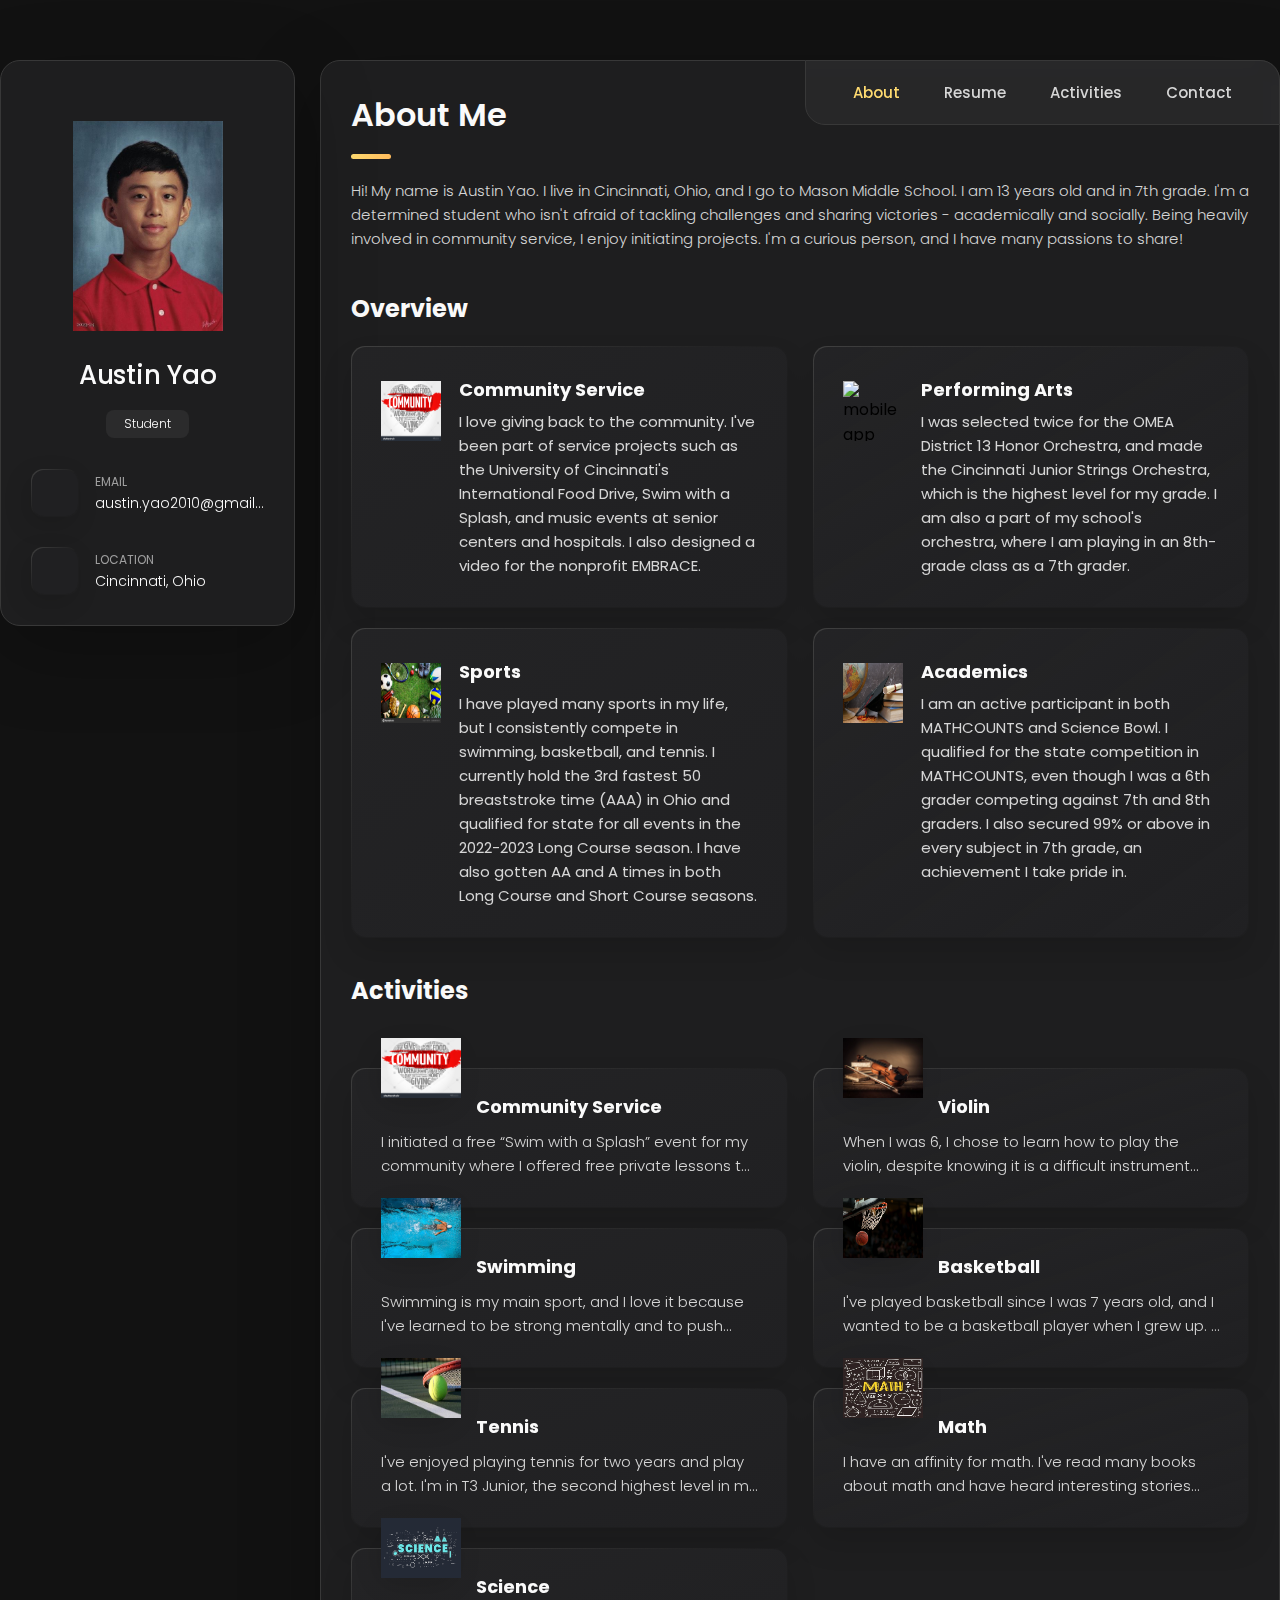
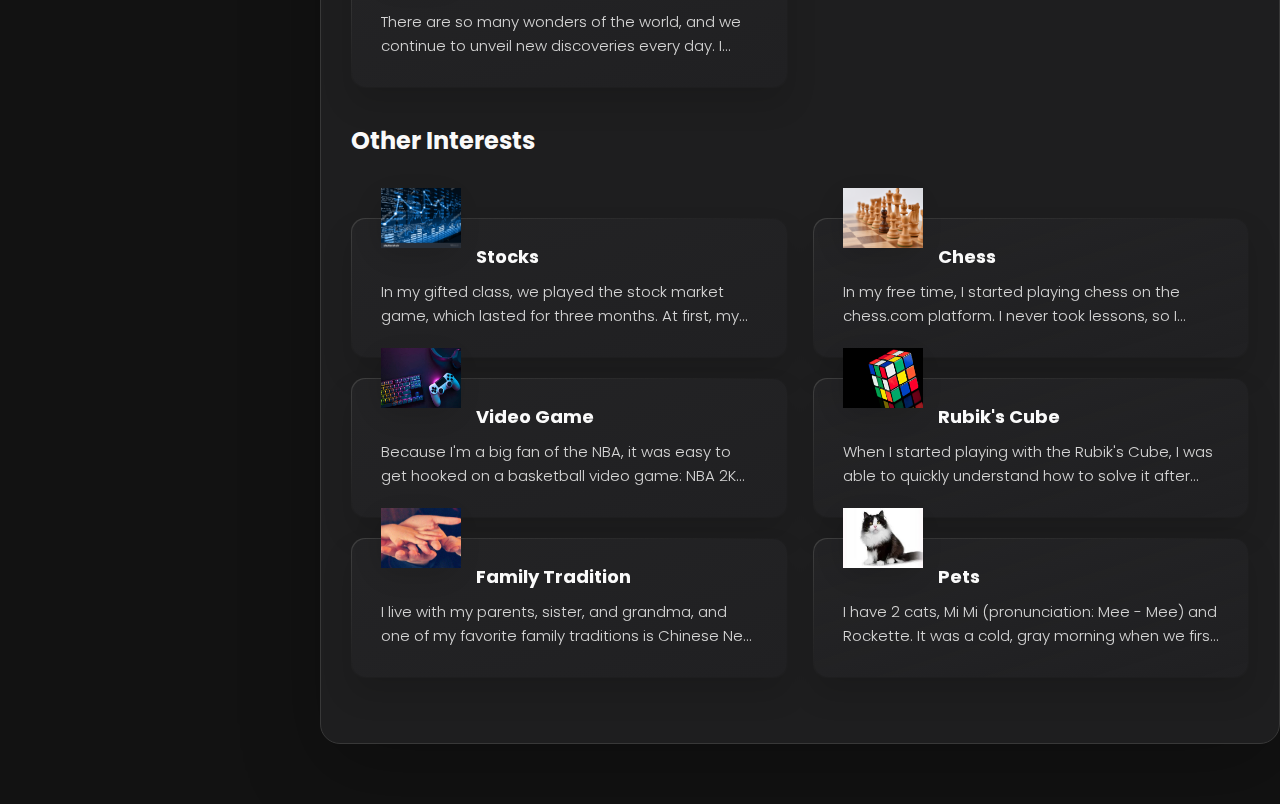
==== index.html @ 180dade0 "update swimming" ====
<!DOCTYPE html>
<html lang="en">

<head>
  <meta charset="UTF-8">
  <meta http-equiv="X-UA-Compatible" content="IE=edge">
  <meta name="viewport" content="width=device-width, initial-scale=1.0">
  <title>vCard - Personal Portfolio</title>

  <!--
    - favicon
  -->
  <link rel="shortcut icon" href="./assets/images/logo.ico" type="image/x-icon">

  <!--
    - custom css link
  -->
  <link rel="stylesheet" href="./assets/css/style.css">

  <!--
    - google font link
  -->
  <link rel="preconnect" href="https://fonts.googleapis.com">
  <link rel="preconnect" href="https://fonts.gstatic.com" crossorigin>
  <link href="https://fonts.googleapis.com/css2?family=Poppins:wght@300;400;500;600&display=swap" rel="stylesheet">
</head>

<body>

  <!--
    - #MAIN
  -->

  <main>

    <!--
      - #SIDEBAR
    -->

    <aside class="sidebar" data-sidebar>

      <div class="sidebar-info">

        <figure class="avatar-box">
          <img src="./assets/images/Austin_Yao.jpg" alt="Austin Yao" width="80" >
        </figure>

        <div class="info-content">
          <h1 class="name" title="Austin Yao">Austin Yao</h1>

          <p class="title">Student</p>
        </div>

        <button class="info_more-btn" data-sidebar-btn>
          <span>Show Contacts</span>

          <ion-icon name="chevron-down"></ion-icon>
        </button>

      </div>

      <div class="sidebar-info_more">

        <div class="separator"></div>

        <ul class="contacts-list">

          <li class="contact-item">

            <div class="icon-box">
              <ion-icon name="mail-outline"></ion-icon>
            </div>

            <div class="contact-info">
              <p class="contact-title">Email</p>

              <a href="mailto:richard@example.com" class="contact-link">austin.yao2010@gmail.com</a>
            </div>

          </li>
<!--
          <li class="contact-item">

            <div class="icon-box">
              <ion-icon name="calendar-outline"></ion-icon>
            </div>
            
      - #SIDEBAR
    
            <div class="contact-info">
              <p class="contact-title">Birthday</p>

              <time datetime="1982-06-23">December 14, 2010</time>
            </div>
           
          </li>
 -->
          <li class="contact-item">

            <div class="icon-box">
              <ion-icon name="location-outline"></ion-icon>
            </div>

            <div class="contact-info">
              <p class="contact-title">Location</p>

              <address>Cincinnati, Ohio</address>
            </div>

          </li>

        </ul>

      </div>

    </aside>





    <!--
      - #main-content
    -->

    <div class="main-content">

      <!--
        - #NAVBAR
      -->

      <nav class="navbar">

        <ul class="navbar-list">

          <li class="navbar-item">
            <button class="navbar-link  active" data-nav-link>About</button>
          </li>

          <li class="navbar-item">
            <button class="navbar-link" data-nav-link>Resume</button>
          </li>
          
          <li class="navbar-item">
            <button class="navbar-link" data-nav-link>Activities</button>
          </li>
          <!--
          <li class="navbar-item">
            <button class="navbar-link" data-nav-link>Blog</button>
          </li>
          -->
          <li class="navbar-item">
            <button class="navbar-link" data-nav-link>Contact</button>
          </li>

        </ul>

      </nav>





      <!--
        - #ABOUT
      -->

      <article class="about  active" data-page="about">

        <header>
          <h2 class="h2 article-title">About me</h2>
        </header>

        <section class="about-text">
          <p>
            Hi! My name is Austin Yao. I live in Cincinnati, Ohio, and I go to Mason Middle School. I am 13 years old and in 7th grade. 
            I'm a determined student who isn't afraid of tackling challenges and sharing victories - academically and socially. Being 
            heavily involved in community service, I enjoy initiating projects. I'm a curious person, and I have many passions to share!
          </p>

        </section>


        <!--
          - service
        -->

        <section class="service">

          <h3 class="h3 service-title">Overview</h3>

          <ul class="service-list">
            <li class="service-item">

              <div class="service-icon-box">
                <img src="./assets/images/community_service.jpg" alt="camera icon" width="60" height="60">
              </div>

              <div class="service-content-box">
                <h4 class="h4 service-item-title">Community Service</h4>

                <p class="service-item-text">
                  I love giving back to the community. I've been part of service projects such as the University of Cincinnati's 
                  International Food Drive, Swim with a Splash, and music events at senior centers and hospitals. I also designed a 
                  video for the nonprofit EMBRACE.
                </p>
              </div>

            </li>

            <li class="service-item">

              <div class="service-icon-box">
                <img src="./assets/images/music.jpg" alt="mobile app icon" width="60" height="60">
              </div>

              <div class="service-content-box">
                <h4 class="h4 service-item-title">Performing Arts</h4>

                <p class="service-item-text">
                  I was selected twice for the OMEA District 13 Honor Orchestra, and made the Cincinnati Junior Strings Orchestra, which 
                  is the highest level for my grade. I am also a part of my school's orchestra, where I am playing in an 8th-grade class 
                  as a 7th grader.
                </p>
              </div>

            </li>

            <li class="service-item">

              <div class="service-icon-box">
                <img src="./assets/images/sports.jpg" alt="Web development icon" width="60" height="60">
              </div>

              <div class="service-content-box">
                <h4 class="h4 service-item-title">Sports</h4>

                <p class="service-item-text">
                  I have played many sports in my life, but I consistently compete in swimming, basketball, and tennis. I currently hold 
                  the 3rd fastest 50 breaststroke time (AAA)  in Ohio and qualified for state for all events in the 2022-2023 Long 
                  Course season. I have also gotten AA and A times in both Long Course and Short Course seasons.
                </p>
              </div>

            </li>
            
            <li class="service-item">

              <div class="service-icon-box">
                <img src="./assets/images/Academics.jpg " alt="design icon" width="60" height="60">
              </div>

              <div class="service-content-box">
                <h4 class="h4 service-item-title">Academics</h4>

                <p class="service-item-text">
                  I am an active participant in both MATHCOUNTS and Science Bowl. I qualified for the state competition in MATHCOUNTS, 
                  even though I was a 6th grader competing against 7th and 8th graders. I also secured 99% or above in every subject in 
                  7th grade, an achievement I take pride in.
                </p>
              </div>

            </li>
          </ul>

        </section>


        <!--
          - testimonials "testimonials-list has-scrollbar" "h3 testimonials-title"
        -->

        <section class="service">

          <h3 class="h3 service-title" style="margin-bottom: 60px;">Activities </h3>

          <ul class="service-list">
          
            <li class="testimonials-item">
              <div class="content-card" data-testimonials-item>
          
                <figure class="testimonials-avatar-box">
                  <img src="./assets/images/community_service.jpg" alt="Henry william" width="60" height="60" data-testimonials-avatar>
                </figure>
          
                <h4 class="h4 testimonials-item-title" data-testimonials-title>Community Service</h4>
          
                <div class="testimonials-text" data-testimonials-text>
                  <p>
                    <ul class="resume-list">
                      <li>
                        I initiated a free “Swim with a Splash” event for my community where I offered 
                        free private lessons to kids. 
                      </li>
                      <br>
                      <li>
                        I recruited a few peers to teach, assigned specific roles such as coach and 
                        assistant coach, and created a flyer for our community bulletin board, also advertising by social media and 
                        word of mouth. Using information from each child's Google registration form, I created individual lesson plans 
                        for the swimmers and assigned them to a coach according to the coach's strengths. Safety was a priority, so I 
                        assigned two coaches per child.
                      </li>
                      <br>
                      <li>
                        Many times, we had to adapt to unexpected situations. One day, it started raining. 
                        I had planned for it to be outdoors at the neighborhood pool, but due to the bad weather, I moved it to the 
                        community center. I had to notify all the parents, and we kept going.
                      </li>
                      <br>
                      <li>
                        We had to adjust again as our youngest student, who was just three years old, was 
                        hesitant to get into the pool. I had one of our assistant coach's younger brother lead him into the water and 
                        assigned an assistant coach to supervise them both. The boy ended up loving the lesson so much that he was 
                        willing to jump into the deeper pool. When his mom saw how comfortable he was, she immediately signed up her 
                        older child for a lesson too!
                      </li>
                      <br>
                      <li>
                        Surprisingly, we had an adult sign up for a lesson. At first, she only wanted to 
                        have one class, but after we gave her professional feedback about her kicking and pulling, she happily had three
                        classes. 
                      </li>
                      <br>
                      <li>
                        We taught eleven individuals over three days, confidently giving parents feedback 
                        after each lesson. The classes weren't easy, especially since the students were all at different levels. To make 
                        one child feel comfortable being in the pool, I had to hold him the entire time he kicked. He was pretty heavy, 
                        and I struggled to lift my arms the next day. Finally, after two days of hard work, he was able to hold his 
                        breath underwater, which was a huge accomplishment. Later, his mom said that he now likes swimming and wants 
                        to take more lessons.  
                      </li>
                      <br>
                      <li>
                        Having positive impacts like these have motivated me to do even more to help my community.
                      </li>
                    </ul>

                  </p>
                </div>

              </div>
            </li>

            <li class="testimonials-item">
              <div class="content-card" data-testimonials-item>
                
                <figure class="testimonials-avatar-box">
                  <img src="./assets/images/violin.jpg" alt="Henry william" width="60" height="60" data-testimonials-avatar>
                </figure>
                
                <h4 class="h4 testimonials-item-title" data-testimonials-title>Violin</h4>
          
                <div class="testimonials-text" data-testimonials-text>
                  <p>
                    When I was 6, I chose to learn how to play the violin, despite knowing it is a difficult instrument and requires a 
                    lot of standing, which is excruciating at times. Over the years, it is something I have been increasingly passionate 
                    about, as I love playing the beautiful songs. Every night when I go to bed, I turn on classical music, and it helps 
                    me quickly fall asleep.
                  </p>
                </div>

              </div>
            </li>

            
            <li class="testimonials-item">
              <div class="content-card" data-testimonials-item>

                <figure class="testimonials-avatar-box">
                  <img src="./assets/images/swimming.jpeg" alt="Emily evans" width="60" height="60" data-testimonials-avatar>
                </figure>

                <h4 class="h4 testimonials-item-title" data-testimonials-title>Swimming</h4>

                <div class="testimonials-text" data-testimonials-text>
                  <p>
                    <ul class="resume-list">
                      <li>
                        Swimming is my main sport, and I love it because I've learned to be strong mentally
                        and to push myself. I have swum since I was 3 years old, and it's been an exciting journey. At the beginning of 
                        the season last year, I was not very confident, but I made great strides during the Long Course Season. 
                      </li>
                      <br>
                      <li>
                        In my group, we had lettered lanes: A, B, C, and D, with D being the slowest. 
                        I would always go to the C lane, but my coach pushed me out of my comfort zone and moved me to the A lane. Later, 
                        during the goal meeting, my coach inspired me, and I became determined to become a better swimmer. From then 
                        on, I took every practice seriously and never wanted to skip. In fact, I was reluctant to go on vacation because 
                        I loved practice so much!
                      </li>
                      <br>
                      <li>
                        Previously, I had rushed through the drills, but now I went slowly to work on my technique. Eventually, my 
                        swimming propelled forward, and I moved to the fastest group for my age and made every single Junior Championship 
                        cut for state in the Long Course season!
                      </li>
                    </ul>
                  </p>
                </div>

              </div>
            </li>

            <li class="testimonials-item">
              <div class="content-card" data-testimonials-item>

                <figure class="testimonials-avatar-box">
                  <img src="./assets/images/basketball.jpg" alt="Henry william" width="60" height="60" data-testimonials-avatar>
                </figure>

                <h4 class="h4 testimonials-item-title" data-testimonials-title>Basketball</h4>

                <div class="testimonials-text" data-testimonials-text>
                  <p>
                    I've played basketball since I was 7 years old, and I wanted to be a basketball player when I grew up. I also enjoy 
                    watching NBA games. My idol is Stephen Curry, and I admire him for his grit and determination. Despite being 
                    undersized and doubted by most scouts, he pushed on, and he is now one of the faces of the NBA. Today, my main 
                    interest has switched to oncology, but Stephen Curry still inspires me to try to be better every day.
                  </p>
                </div>

              </div>
            </li>

            <li class="testimonials-item">
              <div class="content-card" data-testimonials-item>

                <figure class="testimonials-avatar-box">
                  <img src="./assets/images/tennis.jpg" alt="Henry william" width="60" height="60" data-testimonials-avatar>
                </figure>

                <h4 class="h4 testimonials-item-title" data-testimonials-title>Tennis</h4>

                <div class="testimonials-text" data-testimonials-text>
                  <p>
                    I've enjoyed playing tennis for two years and play a lot. I'm in T3 Junior, the second highest level in my tennis 
                    league, Harper's Point. I'm proud that I've been able to achieve this level of tennis in such a short amount of time. 
                    Despite being busy with other extracurriculars, I continue playing tennis because I enjoy the strategy involved in the 
                    sport, and I can share the game with friends.
                  </p>
                </div>

              </div>
            </li>              
            <li class="testimonials-item">
              <div class="content-card" data-testimonials-item>

                <figure class="testimonials-avatar-box">
                  <img src="./assets/images/math2.jpg" alt="Daniel lewis" width="60" height="60" data-testimonials-avatar>
                </figure>

                <h4 class="h4 testimonials-item-title" data-testimonials-title>Math</h4>

                <div class="testimonials-text" data-testimonials-text>
                  <p>
                  
                    I have an affinity for math. I've read many books about math and have heard interesting stories and learned about 
                    famous equations such as Fermat's Last Theorem—an equation that shook the mathematical world. I've watched YouTube 
                    videos and read books about it, and it still amazes me how the problem was around for decades before it was finally 
                    solved. Math is fascinating to me, and I will appreciate it forever.
                  
                  </p>
                </div>

              </div>
            </li>

            <li class="testimonials-item">
              <div class="content-card" data-testimonials-item>

                <figure class="testimonials-avatar-box">
                  <img src="./assets/images/science.jpg" alt="Jessica miller" width="60" height="60" data-testimonials-avatar>
                </figure>

                <h4 class="h4 testimonials-item-title" data-testimonials-title>Science</h4>

                <div class="testimonials-text" data-testimonials-text>
                  <p>
                    There are so many wonders of the world, and we continue to unveil new discoveries every day. I enjoy studying science,
                    and I'm  intrigued that there is so much to learn. As a child, I read many books about black holes, redshift, and the
                    Big Bang theory. This long-lasting interest in science prompted me to study Earth and Space on my Science Bowl team in 
                    middle school.
                  </p>
                </div>

              </div>
            </li>

          </ul>

        </section>

        <section class="service">

          <h3 class="h3 service-title" style="margin-bottom: 60px;"> Other Interests </h3>

          <ul class="service-list">

            <li class="testimonials-item">
              <div class="content-card" data-testimonials-item>

                <figure class="testimonials-avatar-box">
                  <img src="./assets/images/stock.jpg" alt="Henry william" width="60" height="60" data-testimonials-avatar>
                </figure>

                <h4 class="h4 testimonials-item-title" data-testimonials-title>Stocks</h4>

                <div class="testimonials-text" data-testimonials-text>
                  <p>
                  <ul class="resume-list">
                    <li>
                      In my gifted class, we played the stock market game, which lasted for three months. 
                      At first, my partner and I were cautious. When we wanted to invest in a stock, we'd watch it for a while before 
                      spending any money, and if our shares took a dip, we'd sell them immediately to avoid a loss. However, we weren't 
                      making very much profit! 
                    </li>
                    <br>
                    <li>
                      We realized we needed to take some risks. We targeted tech companies, such as ASML 
                      and NVDA, because people got addicted to video games during Covid. Also, we bought Merck & Co's stock, because they 
                      had just introduced a skin cancer vaccine, which was something novel. I remember celebrating with my partner as ASML 
                      grew a historic $70 in a single day. Even though we started slow and sometimes lost money, we learned quickly and 
                      watched some of our stocks skyrocket in the final days of our game.
                  </li>
                  <br>
                    <li>
                      Surprisingly, with only two people, we placed 2nd out of all our school teams. This 
                      experience was motivating and made me feel confident about investing in the future. Today, with some help from my 
                      father, I invested in the real stock market, and one of my stocks has grown by 20%!
                    </li>
                  </ul>

                  </p>
                </div>

              </div>
            </li>

            <li class="testimonials-item">
              <div class="content-card" data-testimonials-item>

                <figure class="testimonials-avatar-box">
                  <img src="./assets/images/chess.jpg" alt="Henry william" width="60" height="60" data-testimonials-avatar>
                </figure>

                <h4 class="h4 testimonials-item-title" data-testimonials-title>Chess</h4>

                <div class="testimonials-text" data-testimonials-text>
                  <p>
                    In my free time, I started playing chess on the chess.com platform. I never took lessons, so I spent most of my 
                    screen time learning it and discovered it's quite a unique game. I love playing the “bullet” game mode where players 
                    have only one minute on the clock to make their next move, requiring fast thinking and calculation. Now, I've reached 
                    a 1300 rating, which is the 94th percentile among all players. Overall, chess is a game I will cherish forever, and I 
                    marvel that I was able to find a hobby that is so much fun!
                  </p>
                </div>

              </div>
            </li>

            <li class="testimonials-item">
              <div class="content-card" data-testimonials-item>

                <figure class="testimonials-avatar-box">
                  <img src="./assets/images/video game.jpg" alt="Jessica miller" width="60" height="60" data-testimonials-avatar>
                </figure>

                <h4 class="h4 testimonials-item-title" data-testimonials-title>Video Game</h4>

                <div class="testimonials-text" data-testimonials-text>
                  <p>
                    Because I'm a big fan of the NBA, it was easy to get hooked on a basketball video game: NBA 2K Mobile. I was able to 
                    pretend that I was coaching the game, using my favorite players to try to win. I felt extremely accomplished whenever 
                    I was able to reach a high level, and I found that this video game is a great way for me to relax after a long day.  
                  </p>
                </div>

              </div>
            </li>

            <li class="testimonials-item">
              <div class="content-card" data-testimonials-item>

                <figure class="testimonials-avatar-box">
                  <img src="./assets/images/rubic cube.png" alt="Jessica miller" width="60" height="60" data-testimonials-avatar>
                </figure>

                <h4 class="h4 testimonials-item-title" data-testimonials-title>Rubik's Cube</h4>

                <div class="testimonials-text" data-testimonials-text>
                  <p>
                    When I started playing with the Rubik's Cube, I was able to quickly understand how to solve it after watching a few 
                    videos. I enjoy problem solving, and the Rubik's Cube brought me a challenge that I was able to take head on. It 
                    still delights me to know that I can solve a Rubik's cube, and it's always a fun activity to do when I am bored. 
                  </p>
                </div>

              </div>
            </li>

            <li class="testimonials-item">
              <div class="content-card" data-testimonials-item>

                <figure class="testimonials-avatar-box">
                  <img src="./assets/images/Family.jpg" alt="Jessica miller" width="60" height="60" data-testimonials-avatar>
                </figure>

                <h4 class="h4 testimonials-item-title" data-testimonials-title>Family Tradition</h4>

                <div class="testimonials-text" data-testimonials-text>
                  <p>
                    <ul class="resume-list">
                      <li>
                        I live with my parents, sister, and grandma, and one of my favorite family traditions 
                        is Chinese New Year because our family gets to bond and celebrate the start of a new year. One of the special 
                        activities we look forward to the most is watching the CCTV Spring Festival Gala. I love the feeling of 
                        togetherness that we have when we pile on the couch to enjoy the skits, singing, and shows broadcasted from China. 
                        The performances are amazing, and we even watch reruns of previous years because it is so fascinating.
                      </li>
                      <br>
                      <li>
                        We also eat delicious food: dumplings, noodles, spring rolls, and many other 
                        traditional dishes. We laugh and talk as we eat, and discuss the new zodiac animal for the coming year. 
                        (For instance, 2024 is the Year of the Dragon) After dinner comes my favorite part: the red envelopes. 
                        Every Chinese New Year, the adults give the kids fancy red envelopes with money inside. This is an old tradition, 
                        and by giving the envelopes, you are wishing the receiver good luck and prosperity. We also dress up in red and 
                        record greetings for our friends and family.
                      </li>
                      <br>
                      <li>
                        My family taught me to be compassionate and help those in need, so when I saw a kid 
                        standing alone at a tennis camp who came from South Korea to the US to study American tennis, I asked for his 
                        name, but he didn't speak English. It was hard to communicate, but we figured it out. Under my guidance, he 
                        became more outgoing and fun and quickly made a lot of friends. I was happy for him and felt sad when he went 
                        back to South Korea.
                      </li>
                      <br>
                      <li>
                        I'm proud of my family and heritage, and I look forward to making even more memories 
                        with them.  
                      </li>
                    </ul>
                  </p>
                </div>

              </div>
            </li>

            <li class="testimonials-item">
              <div class="content-card" data-testimonials-item>

                <figure class="testimonials-avatar-box">
                  <img src="./assets/images/cute cat.jpg" alt="Jessica miller" width="60" height="60" data-testimonials-avatar>
                </figure>

                <h4 class="h4 testimonials-item-title" data-testimonials-title>Pets</h4>

                <div class="testimonials-text" data-testimonials-text>
                  <p>
                    I have 2 cats, Mi Mi (pronunciation: Mee - Mee) and Rockette. It was a cold, gray morning when we first encountered 
                    Mi Mi, who was a stray cat. We fed her, and she hung around our house. It was starting to get colder, and we had 
                    concerns that Mi Mi wouldn't be able to survive under these bitter conditions, so we brought her from shelter to 
                    shelter, wanting to find her a good home. We couldn't find the owner, and the shelter didn't want her, so we decided 
                    to adopt her, and we were happy. To make sure Mi Mi isn't lonely, we decided to find her a friend, so we adopted 
                    Rockette, a 6-month-old kitten. Rockette was found underneath a trailer, and she was brought to PetSmart, which is 
                    where we got her.
                  </p>
                </div>

              </div>
            </li>

          </ul>

        </section>

        <!--
          - testimonials modal
        -->

        <div class="modal-container" data-modal-container>

          <div class="overlay" data-overlay></div>

          <section class="testimonials-modal">

            <button class="modal-close-btn" data-modal-close-btn>
              <ion-icon name="close-outline"></ion-icon>
            </button>

            <div class="modal-img-wrapper">
              <figure class="modal-avatar-box">
                <img src="./assets/images/avatar-1.png" alt="Daniel lewis" width="80" data-modal-img>
              </figure>

              <img src="./assets/images/icon-quote.svg" alt="quote icon">
            </div>

            <div class="modal-content">

              <h4 class="h3 modal-title" data-modal-title>Daniel lewis</h4>
              <!--
                <time datetime="2021-06-14">14 June, 2021</time>
              -->

              <div data-modal-text>
                <p>
                  Richard was hired to create a corporate identity. We were very pleased with the work done. She has a
                  lot of experience
                  and is very concerned about the needs of client. Lorem ipsum dolor sit amet, ullamcous cididt
                  consectetur adipiscing
                  elit, seds do et eiusmod tempor incididunt ut laborels dolore magnarels alia.
                </p>
              </div>

            </div>

          </section>

        </div>

      </article>





      <!--
        - #RESUME
      -->

      <article class="resume" data-page="resume">

        <header>
          <h2 class="h2 article-title">Resume</h2>
        </header>

        <section class="timeline">

          <div class="title-wrapper">
            <div class="icon-box">
              <ion-icon name="book-outline"></ion-icon>
            </div>

            <h3 class="h3">EDUCATION</h3>
          </div>

          <ol class="timeline-list">

            <li class="timeline-item">

              <h4 class="h4 timeline-item-title">Mason Middle School</h4>

                <span>August 2023 - Present; Mason, OH</span>

              <p class="timeline-text">
                <ul>
                  <li class="resume-subList">
                  7th grade; Double Honor in Math; Intro to Freshman Orchestra
                  </li>
                </ul>
              </p>

            </li>

            <li class="timeline-item">

              <h4 class="h4 timeline-item-title">Mason Intermediate School</h4>

                <span>August 2021 - May 2023; Mason, OH</span>

              <p class="timeline-text">
                <ul>
                <li class="resume-subList">
                  5th & 6th grades;  Double Honor in Math
                </li>
              </ul>
              </p>

            </li>

            <li class="timeline-item">

              <h4 class="h4 timeline-item-title">Walnut Grove Elmentary School</h4>

                <span>August 2017 - May 2021; Southlake, TX</span>

                <p class="timeline-text">
                  <ul>
                  <li class="resume-subList">
                    1st & to 4th grades
                  </li>
                </ul>
                </p>

            </li> 

          </ol>

        </section>
        <!-- 
          <section class="timeline">
          
          <ol>
            
            <div class="title-wrapper">
              <div class="icon-box">
                <ion-icon name="book-outline"></ion-icon>
              </div>
              
              <h3 class="h3">ACADEMIC CLUBS</h3>
            </div>
            

            <li class="timeline-item">

              <h4 class="h4 timeline-item-title">MATHCOUNTS club</h4>

                <span>2022 - 2024 school years; Mason, OH</span>
              
              <p class="timeline-text">
                <ul class="resume-list">
                  <li class="resume-subList">
                    Selected for the Mason Middle School MATHCOUNTS team
                    <div >
                      - Currently holding a top 2 ranking, from a pool of over 100 candidates in the 7th & 8th grade 
                    </div>
                  </li>
                  <li class="resume-subList">
                    Selected for the Mason Intermediate School MATHCOUNTS team (6th grade)
                    <div >
                      - Qualified for the Ohio State MATHCOUNTS competition as a top contender from the chapter level; Competed against 7th and 8th-grade students
                    </div> 
                    <li class="resume-subList">
                      St. Margaret of York team competition (SMOY): 1st place
                    </li>
                    <li class="resume-subList">
                      The Ohio Math League (OML): 3rd place in the state (against 19 other schools)
                    </li>
                    <li class="resume-subList">
                      The American Math Competition (AMC8): 3rd place school winner
                    </li>
                    <li class="resume-subList">
                      The U.C. Math Bowl: 3rd place school winner
                    </li>
                  </li>
                  <li class="resume-subList">
                    Placed in the Double Honors Math track, studying mathematics two grades above the standard level in 6th & 7th grades
                  </li>
                </ul>
              </p>

            </li>

            <li class="timeline-item">

              <h4 class="h4 timeline-item-title">Science Bowl Club</h4>
              
                <span>2023 - 2024 school year; Mason, OH</span>
              <p class="timeline-text">
                <ul class="resume-list">
                <li class="resume-subList">
                  Selected for the Mason Middle School Science Bowl team through a competitive tryout process
                </li>
              </ul>
              </p>
            </li>

          </ol>

           </section>
        -->

        <section class="timeline">

          <div class="title-wrapper">
            <div class="icon-box">
              <ion-icon name="book-outline"></ion-icon>
            </div>

            <h3 class="h3">ACADEMIC CLUBS</h3>
          </div>

          <ol class="timeline-list">

            <li class="timeline-item">

              <h4 class="h4 timeline-item-title">MATHCOUNTS club</h4>

                <span>2022 - 2024 school years; Mason, OH</span>
              
              <p class="timeline-text">
                <ul class="resume-list">
                  <li class="resume-subList">
                    Selected for the Mason Middle School MATHCOUNTS team
                    <div >
                      - Currently holding a top 2 ranking, from a pool of over 100 candidates in the 7th & 8th grades
                    </div>
                  </li>
                  <li class="resume-subList">
                    Selected for the Mason Intermediate School MATHCOUNTS team (6th grade)
                    <div >
                      - Qualified for the Ohio State MATHCOUNTS competition as a top contender from the chapter level; Competed against 7th and 8th-grade students
                    </div> 
                    <li class="resume-subList">
                      St. Margaret of York team competition (SMOY): 1st place
                    </li>
                    <li class="resume-subList">
                      The Ohio Math League (OML): 3rd place in the state (against 19 other schools)
                    </li>
                    <li class="resume-subList">
                      The American Math Competition (AMC8): 3rd place school winner
                    </li>
                    <li class="resume-subList">
                      The U.C. Math Bowl: 3rd place school winner
                    </li>
                  </li>
                  <li class="resume-subList">
                    Placed in the Double Honors Math track, studying mathematics two grades above the standard level in 6th & 7th grades
                  </li>
                </ul>
              </p>

            </li>

            <li class="timeline-item">

              <h4 class="h4 timeline-item-title"> National Science Bowl Club</h4>
              
                <span>2023 - 2024 school year; Mason, OH</span>
              <p class="timeline-text">
                <ul class="resume-list">
                <li class="resume-subList">
                  Selected for the Mason Middle School National Science Bowl team through a competitive tryout process
                </li>
              </ul>
              </p>
            </li>

          </ol>

        </section>

        <section class="timeline">

          <div class="title-wrapper">
            <div class="icon-box">
              <ion-icon name="book-outline"></ion-icon>
            </div>

            <h3 class="h3">PERFORMING ARTS</h3>
          </div>

          <ol class="timeline-list">

            <li class="timeline-item">

              <h4 class="h4 timeline-item-title"> Violin </h4>

              <span>2016-present</span>

              <p class="timeline-text">
                <ul class="resume-list">
                  
                  <li class="resume-subList">
                    Selected for University of Cincinnati College-Conservatory of Music (CCM) Junior Strings Orchestra, which is the highest level for my grade (Mason OH, September 2023 - present) 
                  </li class="resume-subList">
                  
                  <li class="resume-subList">
                    Selected twice for OMEA District XIII Junior High Honors Orchestra (Mason, OH, January 2023 & October 2023)
                  </li>

                  <li class="resume-subList">
                    Placed in the advanced 8th-grade orchestra class (Intro to Freshman Orchestra) as a 7th grader in Mason Middle School (Mason, OH, 2023 - 2024 school year)
                  </li>

                  <li class="resume-subList">
                    Engaged in weekly private violin lessons to develop musical skills and proficiency (Cleveland, OH; Southlake, TX; Mason, OH, 2016 - present)
                  </li>

                </ul>
              </p>

            </li>

          </ol>

        </section>

        <section class="timeline">

          <div class="title-wrapper">
            <div class="icon-box">
              <ion-icon name="book-outline"></ion-icon>
            </div>

            <h3 class="h3">SPORTS</h3>
          </div>

          <ol class="timeline-list">

            <li class="timeline-item">

              <h4 class="h4 timeline-item-title">Swimming</h4>

              <span>2013 - present</span>
              <p class="timeline-text">
                <ul class="resume-list">
                  <li class="resume-subList">
                    Mason Manta Rays Swim Team
                  <span>USA Swimming Silver Medal Club; Mason, OH; September 2021 - present</span>
                  <div>
                    - Won the championship in the 50 Yard Breaststroke with an AAA time and qualified for Finals in all entered events at 
                the MAKO Holiday Spirit Classic meet (December 2023)
                  </div>
                  <div>
                - Qualified for 13 events in the 2023-2024 Ohio Short Course Junior Championship Competition; Achieved AAA time 
                    in 1 event, AA in 2 events, and A in 3 events (December 2023)
                  </div>
                  <div>
                - Qualified for 15 events in the 2023 Ohio Long Course Junior Championship Competition; Achieved AA times in 2 events, 
                A times in 7 events, and advanced to the finals in 3 events (July 2023)
                </div>
                  </li>
                </ul>
              </p>
              <p class="timeline-text">
                <ul class="resume-list">
                <li class="resume-subList">
                  North Texas Nadadores Swim Team
                  <span>Southlake, TX, March 2020 - July 2021</span>
                  <div>
                  - Earned the NTN Coach Ambassador Award of 2020-2021
                  </div>
              </li>
              </ul>
              </p>
              <p class="timeline-text">
                <ul class="resume-list">
                <li class="resume-subList">
                  Dragon Stoke Team
                  <span>Southlake, TX, 2018-2020</span>
    
              </li>
              </ul>
              </p>
              <p class="timeline-text">
                <ul class="resume-list">
                <li class="resume-subList">
                  Goldfish Swim School
                  <span>Cleveland, OH, 2013-2017</span>
    
              </li>
              <span>  </span>
              </ul>
              </p>
            </li>
            

            <li class="timeline-item">
              
              <h4 class="h4 timeline-item-title">Basketball</h4>
            
              <span>2017 - present</span>
            
              <p class="timeline-text">
                <ul class="resume-list">
                  <li class="resume-subList">
                    Mason Basketball Team, Guard; Top Scorer among teammates for two consecutive seasons (Mason, OH, 2021 - 2023)
                  </li>
                  <span>  </span>
                  <li class="resume-subList">
                    Weekly All-Star Trainings at Ronnie Grandison Basketball Academy (Cincinnati, OH, 2021-2022)
                  </li>
                  <span>  </span>
                  <li class="resume-subList">
                    Select Team in the Higher Goals Club (Southlake, TX, 2021)
                  </li>
                  <span>  </span>
                  <li class="resume-subList">
                    Carroll Basketball Team (Southlake, TX, 2018 - 2020)
                  </li>
                  <span>  </span>
                  <li class="resume-subList">
                    Weekly trainings at Southlake Basketball Skills Academy (Southlake, TX, 2017 - 2018)
                  </li>
                  <span>  </span>
                </ul>
              </p>

            </li>

            <li class="timeline-item">
              
              <h4 class="h4 timeline-item-title">Tennis</h4>
            
              <span> 2021 - present </span>
            
              <p class="timeline-text">
                <ul class="resume-list">
                  <li class="resume-subList">
                Participated in the Total Tennis Training Junior Program at Harper's Point Tennis Club with weekly group and 
                private sessions, rapidly advancing to the second highest level within two years (Mason, OH)
                </li>
                </ul>
              </p>
              <span>  </span>

            </li>

            <li class="timeline-item">
              
              <h4 class="h4 timeline-item-title">Soccer</h4>
            
              <span> 2015 - 2019 </span>
            
              <p class="timeline-text">
                <ul class="resume-list">
                <li class="resume-subList">
                Played defense and midfielder positions across teams in Cleveland, OH, and Southlake, TX
              </li>
                </ul>
              </p>
              
            </li>

          </ol>

        </section>

        <section class="timeline">

          <div class="title-wrapper">
            <div class="icon-box">
              <ion-icon name="book-outline"></ion-icon>
            </div>

            <h3 class="h3">COMMUNITY SERVICE</h3>
          </div>

          <ol class="timeline-list">

            <li class="timeline-item" style="color: white;">
               
                Initiated and organized "Learn How to Swim with a Splash," which provided free private swimming lessons to 11 individuals aged 3-40 (Mason, OH, August 2023)
              
            </li>
            <li class="timeline-item" style="color: white;">
              
                Spearheaded the Cincinnati AACO Youth Member (Asian-American Coalition of Ohio Youth Chapter) International Food 
                    Drive for the University of Cincinnati's Bearcats Pantry; Successfully gathered monetary donations and Asian 
                    vegetarian food for families of graduate students from India, Nepal, and Vietnam (Mason, OH, December 2022)
              
            </li>
            <li class="timeline-item" style="color: white;">
              
                Performed in a series of music events at senior centers and hospitals (Mason, OH, November 2022 and December 2023)
              
            </li>
            <li class="timeline-item" style="color: white;">
                   
                  Designed a video for the nonprofit EMBRACE, a 501(c)(3), to teach Asian immigrants English and how to adapt to their 
                    lives in the U.S. (Mason, OH, September 2022)
               
              <!-- 
              <h4 class="h4 timeline-item-title"></h4>

              <p class="timeline-text">
                <ul class="resume-list">
                  <span>  </span>
                  <li class="resume-subList">
                    Initiated and organized "Learn How to Swim with a Splash," which provided free private swimming lessons to 11 individuals aged 3-40 (Mason, OH, August 2023)
                  </li>
                  <span></span>
                  <li class="resume-subList">
                    Spearheaded the Cincinnati AACO Youth Member (Asian-American Coalition of Ohio Youth Chapter) International Food 
                    Drive for the University of Cincinnati's Bearcats Pantry; Successfully gathered monetary donations and Asian 
                    vegetarian food for families of graduate students from India, Nepal, and Vietnam (Mason, OH, December 2022)
                  </li>
                  <span>  </span>
                  <li class="resume-subList">
                    Performed in a series of music events at senior centers and hospitals (Mason, OH, November 2022 and December 2023)
                  </li>
                  <span>  </span>
                  <li class="resume-subList">
                    Designed a video for the nonprofit EMBRACE, a 501(c)(3), to teach Asian immigrants English and how to adapt to their 
                    lives in the U.S. (Mason, OH, September 2022)
                  </li>
                  
                </ul>
              </p>
            -->
            </li>

          </ol>

        </section>

        <section class="timeline">

          <div class="title-wrapper">
            <div class="icon-box">
              <ion-icon name="book-outline"></ion-icon>
            </div>

            <h3 class="h3">OTHER INTERESTS</h3>
          </div>

          <ol class="timeline-list">

            <li class="timeline-item">

              <h4 class="h4 timeline-item-title"> Chinese Language Studies </h4>

                <span> 2015 - present </span>
              
              <p class="timeline-text">
                <ul class="resume-list">
                  <li class="resume-subList">
                    Attended Chinese school every Sunday afternoon to enhance proficiency in Mandarin (Cleveland, OH; Southlake, TX; Mason, OH)
                  </li>
                  <span>  </span>
                </ul>
              </p>

            </li>

            <li class="timeline-item">

              <h4 class="h4 timeline-item-title"> M&M Capstone Project Summer Camp </h4>

                <span> July 2023 </span>
              
              <p class="timeline-text">
                <ul class="resume-list">
                  <li class="resume-subList">
                    Participated in an innovative camp blending technology and business education; Enhanced skills in MIT App Inventor 
                    focused on UI/UX design and cloud storage integration; Implemented ChatGPT and web APIs for advanced AI and IoT 
                    applications in mobile app development
                  </li>
                  <li class="resume-subList">
                    Served as CEO of the project team; Led the development of 'NOMAD', an app designed to optimize multiple-destination 
                    trips utilizing the Greedy algorithm and OpenStreetMap
                  </li>
                </ul>
              </p>

            </li>

            <li class="timeline-item">

              <h4 class="h4 timeline-item-title"> Career Interest </h4>

                <span> Oncology </span>
              
              <p class="timeline-text">
                <ul class="resume-list">
                  <li class="resume-subList">
                    Visited a lab at Beth Israel Deaconess Medical Center, a Harvard Medical School Teaching Hospital, with attending 
                    physician and pathologist Dr. Xiang Xu to examine pathological films (May 2023)
                  </li>
                  <span> </span>
                </ul>
              </p>

            </li>

            <li class="timeline-item">

              <h4 class="h4 timeline-item-title"> Cub Scouts </h4>

                <span> 2018 - 2021 </span>
              
              <p class="timeline-text">
                <ul class="resume-list">
                <li class="resume-subList">
                Completed the Tiger, Wolf, and Webelos ranks as a member of Pack 928 (Southlake, TX)
              </li>
                <span> </span>
              </ul>
              </p>

            </li>

          </ol>

        </section>

        <!--
        <section class="skill">

          <h3 class="h3 skills-title">My skills</h3>

          <ul class="skills-list content-card">

            <li class="skills-item">

              <div class="title-wrapper">
                <h5 class="h5">Web design</h5>
                <data value="80">80%</data>
              </div>

              <div class="skill-progress-bg">
                <div class="skill-progress-fill" style="width: 80%;"></div>
              </div>

            </li>

            <li class="skills-item">

              <div class="title-wrapper">
                <h5 class="h5">Graphic design</h5>
                <data value="70">70%</data>
              </div>

              <div class="skill-progress-bg">
                <div class="skill-progress-fill" style="width: 70%;"></div>
              </div>

            </li>

            <li class="skills-item">

              <div class="title-wrapper">
                <h5 class="h5">Branding</h5>
                <data value="90">90%</data>
              </div>

              <div class="skill-progress-bg">
                <div class="skill-progress-fill" style="width: 90%;"></div>
              </div>

            </li>

            <li class="skills-item">

              <div class="title-wrapper">
                <h5 class="h5">WordPress</h5>
                <data value="50">50%</data>
              </div>

              <div class="skill-progress-bg">
                <div class="skill-progress-fill" style="width: 50%;"></div>
              </div>

            </li>

          </ul>

        </section>
      -->
      </article>





      <!--
        - #Activities
      -->

      <article class="activities" data-page="activities">

        <header>
          <h2 class="h2 article-title">Activities</h2>
        </header>

        <section class="projects">

          <ul class="filter-list">

            <li class="filter-item">
              <button class="active" data-filter-btn>All</button>
            </li>
            <li class="filter-item">
              <button data-filter-btn>Community Service</button>
            </li>

            <li class="filter-item">
              <button data-filter-btn>Sports</button>
            </li>
            <li class="filter-item">
              <button data-filter-btn>Performing Arts</button>
            </li>
            <li class="filter-item">
              <button data-filter-btn>Academics</button>
            </li>

            
            <li class="filter-item">
              <button data-filter-btn>Others</button>
            </li>
          
          </ul>
        
          <div class="filter-select-box">

            <button class="filter-select" data-select>

              <div class="select-value" data-selecct-value>Select category</div>

              <div class="select-icon">
                <ion-icon name="chevron-down"></ion-icon>
              </div>

            </button>

            <ul class="select-list">
              <li class="select-item">
                <button data-select-item>Community Service</button>
              </li>
              

              <li class="select-item">
                <button data-select-item>Sports</button>
              </li>

              <li class="select-item">
                <button data-select-item>Performing Arts</button>
              </li>
              <li class="select-item">
                <button data-select-item>Academics</button>
              </li>
              <li class="select-item">
                <button data-select-item>Others</button>
              </li>
            <!--
                <li class="select-item">
                <button data-select-item>Web development</button>
              </li>
            -->

            </ul>

          </div>

          <ul class="project-list">
            <li class="project-item  active" data-filter-item data-category="community service">
              <a href="#">


                  <video width="320" height="240"  controls>
                    <source src="./assets/images/Activities/Community Service/Swim With A Splash 082023.mp4" type="video/mp4">
                 </video>
                <h3 class="project-title">Swim With A Splash - Free Private Swimming Lessons</h3>
                
                  <p class="project-category">Community Service</p>
                

              </a>
            </li>
            <li class="project-item  active" data-filter-item data-category="community service">
              <a href="#">

                  <a href="https://www.youtube.com/shorts/s8MEV5LGutI"><img class="myImg" src="./assets/images/Activities/Community Service/food_drive.png"  alt="summary" loading="lazy">
                  </a>
                <h3 class="project-title"> International Food Drive for the University of Cincinnati's Bearcats Pantry</h3>
                
                  <p class="project-category">Community Service</p>
                

              </a>
            </li>
            <li class="project-item  active" data-filter-item data-category="community service">
              <a href="#">

                  <a href="https://www.youtube.com/watch?v=3GJw5jXzEvs&list=PPSV"><img class="myImg" src="./assets/images/Activities/Community Service/chinese_teaching.png"  alt="summary" loading="lazy">
                  </a>
                <h3 class="project-title"> Video for nonprofit EMBRACE - Grandparents Learning English  </h3>
                
                  <p class="project-category">Community Service</p>
              

              </a>
            </li>

            
            <li class="project-item  active" data-filter-item data-category="sports">
              <a href="#">


                  
                  <video width="320" height="240"  controls>
                    <source src="./assets/images/Activities/Swimming/50 breast.mp4" type="video/mp4">
                 </video>

                <h3 class="project-title"> 50 Yard Breastroke Finals - 2023 OH Mako Holiday Spirit Classic </h3>
                
                  <p class="project-category">Sports</p>
                

              </a>
            </li>
            <li class="project-item  active" data-filter-item data-category="sports">
              <a href="#">


                  
                  <video width="320" height="240"  controls>
                    <source src="./assets/images/Activities/Swimming/200 Free.mp4" type="video/mp4">
                 </video>

                <h3 class="project-title">  200 Yard Freestyle Finals - 2023 OH Mako Holiday Spirit Classic</h3>
                
                  <p class="project-category">Sports</p>
                

              </a>
            </li>

            <li class="project-item  active" data-filter-item data-category="sports">
              <a href="#">

                  
                  <video width="320" height="240"  controls>
                    <source src="./assets/images/Activities/Swimming/200 IM.mp4" type="video/mp4">
                 </video>

                <h3 class="project-title">  200 Yard Individual Medley Finals - 2023 OH Mako Holiday Spirit Classic</h3>
                
                  <p class="project-category">Sports</p>
                

              </a>
            </li>
            <li class="project-item  active" data-filter-item data-category="sports">
              <a href="#">

    

                  <img class="myImg" src="./assets/images/Activities/basketball team year 2.jpg" alt="brawlhalla" loading="lazy"  image_list>

                

                <h3 class="project-title"> Basketball Teams </h3>
                
                  <p class="project-category">Sports</p>
                
                

              </a>
            </li>
            <li class="project-item  active" data-filter-item data-category="sports">
              <a href="#">

                <!--<figure class="project-img">
                  <div class="project-item-icon-box">
                    <ion-icon name="eye-outline"></ion-icon>
                  </div>-->

                  <video width="320" height="240"  controls>
                    <source src="./assets/images/Activities/Baskeetball/Baksetball_2.mp4" type="video/mp4">
                 </video>
                <!--</figure> -->

                <h3 class="project-title"> 2022 - 2023 Mason Basketball Game </h3>
                
                  <p class="project-category">Sports</p>              

              </a>
            </li>
            <li class="project-item  active" data-filter-item data-category="sports">
              <a href="#">

                <!--<figure class="project-img">
                  <div class="project-item-icon-box">
                    <ion-icon name="eye-outline"></ion-icon>
                  </div>-->

                  <video width="320" height="240"  controls>
                    <source src="./assets/images/Activities/Baskeetball/Basketball_3.mp4" type="video/mp4">
                 </video>
                <!--</figure> -->

                <h3 class="project-title"> 2022 - 2023 Mason Basketball Game </h3>
                
                  <p class="project-category">Sports</p>              

              </a>
            </li>
            
            <li class="project-item  active" data-filter-item data-category="performing arts">
              <a href="#">


                  <img class="myImg" src="./assets/images/Activities/Performing Arts/villion.png" alt="metaspark" loading="lazy"  image_list>
                  
                <h3 class="project-title"> Mason Middle School Orchestra </h3>
                
                  <p class="project-category">Performing Arts</p>
                

              </a>
            </li>
            <li class="project-item  active" data-filter-item data-category="performing arts">
              <a href="#">


                  <video width="320" height="240"  controls>
                    <source src="./assets/images/Activities/Performing Arts/Cjs Concert 3.mp4" type="video/mp4">
                 </video>
                <h3 class="project-title"> University of Cincinnati College-Conservatory of Music (CCM) Junior Strings Orchestra</h3>
                
                  <p class="project-category">Performing Arts</p>
                

              </a>
            </li>
            <li class="project-item  active" data-filter-item data-category="performing arts">
              <a href="#">
              

                  <video width="320" height="240"  controls>
                    <source src="./assets/images/Activities/Performing Arts/Violin Solo.mp4" type="video/mp4">
                 </video>
                <h3 class="project-title">Barrington Senior Center Recital</h3>
                
                  <p class="project-category">Performing Arts</p>
                

              </a>
            </li>
            <li class="project-item  active" data-filter-item data-category="academics">
              <a href="#">

                <!--<figure class="project-img" project-img-list>
                  
                  <div class="project-item-icon-box">
                    <ion-icon name="eye-outline"></ion-icon>
                  </div>
                  -->
                  <ul id="container">
                    <li>
                      <img class="myImg" src="./assets/images/Activities/Mathcounts State.jpeg" alt="Math" loading="lazy"  image_list>
                    </li>
                    

                  </ul>
                  
                <!--</figure>-->

                <h3 class="project-title">2023 MATHCOUNTS Ohio State Competition</h3>
                
                  <p class="project-category">Academics</p>
                

              </a>
            </li>
            <li class="project-item  active" data-filter-item data-category="academics">
              <a href="#">

                <!--<figure class="project-img" project-img-list>
                  
                  <div class="project-item-icon-box">
                    <ion-icon name="eye-outline"></ion-icon>
                  </div>
                  -->
                  <ul id="container">                   
                    <li>
                      <img class="myImg" src="./assets/images/Activities/Mathcounts Chapter 4.jpeg" alt="Math" loading="lazy"  image_list>
                    </li>
                    
                  </ul>
                  
                <!--</figure> -->

                <h3 class="project-title"> 2023 MATHCOUNTS Southwest OH Chapter Competition </h3>
                
                  <p class="project-category">Academics</p>
                

              </a>
            </li>   
            <li class="project-item  active" data-filter-item data-category="academics">
              <a href="#">

                <!--<figure class="project-img" >-->


                  <img class="myImg" src="./assets/images/Activities/Science Bowl.jpeg" alt="orizon" loading="lazy"  image_list>
                <!--</figure>-->

                <h3 class="project-title">2023 Mason Middle School National Science Bowl Team</h3>
                <p class="project-category">Academics</p>
                <!--
                  <p class="project-category">Web development</p>
                -->
              </a>
            </li>
            <li class="project-item  active" data-filter-item data-category="others">
              <a href="#">

                <!--<figure class="project-img" >-->


                  <img class="myImg" src="./assets/images/Activities/Other Interests/image_6487327.JPG" alt="orizon" loading="lazy"  image_list>
                <!--</figure>-->

                <h3 class="project-title">My Idol</h3>
                <p class="project-category">Others</p>
                <!--
                  <p class="project-category">Web development</p>
                -->
              </a>
            </li>

            <li class="project-item  active" data-filter-item data-category="others">
              <a href="#">

                <!--<figure class="project-img" >-->


                  <img class="myImg" src="./assets/images/Activities/Other Interests/image_6483441 (1).JPG" alt="orizon" loading="lazy"  image_list>
                <!--</figure>-->

                <h3 class="project-title">My Sister and I</h3>
                <p class="project-category">Others</p>
                <!--
                  <p class="project-category">Web development</p>
                -->
              </a>
            </li>

            <li class="project-item  active" data-filter-item data-category="others">
              <a href="#">

                <!--<figure class="project-img" project-img-list>
                  
                  <div class="project-item-icon-box">
                    <ion-icon name="eye-outline"></ion-icon>
                  </div>
                  -->
                  <ul id="container">                   
                    <li>
                      <img class="myImg" src="./assets/images/Activities/Other Interests/image_6483441 (3).JPG" alt="Math" loading="lazy"  image_list>
                    </li>
                    
                  </ul>
                  
                <!--</figure> -->

                <h3 class="project-title">My Friends </h3>
                
                  <p class="project-category">Others</p>
                

              </a>
            </li> 

            <li class="project-item  active" data-filter-item data-category="others">
              <a href="#">

                <!--<figure class="project-img" project-img-list>
                  
                  <div class="project-item-icon-box">
                    <ion-icon name="eye-outline"></ion-icon>
                  </div>
                  -->
                  <ul id="container">
                    <li>
                      <img class="myImg" src="./assets/images/Activities/Other Interests/image_6487327 (1).JPG" alt="Math" loading="lazy"  image_list>
                    </li>
                    

                  </ul>
                  
                <!--</figure>-->

                <h3 class="project-title">My Chinese School Classmates</h3>
                
                  <p class="project-category">Others</p>
                

              </a>
            </li>
              
            <li class="project-item  active" data-filter-item data-category="others">
              <a href="#">

                <!--<figure class="project-img" project-img-list>
                  
                  <div class="project-item-icon-box">
                    <ion-icon name="eye-outline"></ion-icon>
                  </div>
                  -->
                  <ul id="container">                   
                    <li>
                      <img class="myImg" src="./assets/images/Activities/Other Interests/image_6483441 (2).JPG" alt="Math" loading="lazy"  image_list>
                    </li>
                    
                  </ul>
                  
                <!--</figure> -->

                <h3 class="project-title">Cub Scout</h3>
                
                  <p class="project-category">Others</p>
                

              </a>
            </li>   

            <li class="project-item  active" data-filter-item data-category="others">
              <a href="#">

                <!--<figure class="project-img" project-img-list>
                  
                  <div class="project-item-icon-box">
                    <ion-icon name="eye-outline"></ion-icon>
                  </div>
                  -->
                  <ul id="container">
                    <li>
                      <img class="myImg" src="./assets/images/Activities/Other Interests/image_6483441.JPG" alt="Math" loading="lazy"  image_list>
                    </li>
                    

                  </ul>
                  
                <!--</figure>-->

                <h3 class="project-title">My Swimming Awards</h3>
                
                  <p class="project-category">Others</p>
                

              </a>
            </li>
            
            
            
            
            

          </ul>

        </section>

      </article>





      <!--
        - #BLOG
      

      <article class="blog" data-page="blog">

        <header>
          <h2 class="h2 article-title">Blog</h2>
        </header>

        <section class="blog-posts">

          <ul class="blog-posts-list">

            <li class="blog-post-item">
              <a href="#">

                <figure class="blog-banner-box">
                  <img src="./assets/images/blog-1.jpg" alt="Design conferences in 2022" loading="lazy">
                </figure>

                <div class="blog-content">

                  <div class="blog-meta">
                    <p class="blog-category">Design</p>

                    <span class="dot"></span>

                    <time datetime="2022-02-23">Fab 23, 2022</time>
                  </div>

                  <h3 class="h3 blog-item-title">Design conferences in 2022</h3>

                  <p class="blog-text">
                    Veritatis et quasi architecto beatae vitae dicta sunt, explicabo.
                  </p>

                </div>

              </a>
            </li>

            <li class="blog-post-item">
              <a href="#">

                <figure class="blog-banner-box">
                  <img src="./assets/images/blog-2.jpg" alt="Best fonts every designer" loading="lazy">
                </figure>

                <div class="blog-content">

                  <div class="blog-meta">
                    <p class="blog-category">Design</p>

                    <span class="dot"></span>

                    <time datetime="2022-02-23">Fab 23, 2022</time>
                  </div>

                  <h3 class="h3 blog-item-title">Best fonts every designer</h3>

                  <p class="blog-text">
                    Sed ut perspiciatis, nam libero tempore, cum soluta nobis est eligendi.
                  </p>

                </div>

              </a>
            </li>

            <li class="blog-post-item">
              <a href="#">

                <figure class="blog-banner-box">
                  <img src="./assets/images/blog-3.jpg" alt="Design digest #80" loading="lazy">
                </figure>

                <div class="blog-content">

                  <div class="blog-meta">
                    <p class="blog-category">Design</p>

                    <span class="dot"></span>

                    <time datetime="2022-02-23">Fab 23, 2022</time>
                  </div>

                  <h3 class="h3 blog-item-title">Design digest #80</h3>

                  <p class="blog-text">
                    Excepteur sint occaecat cupidatat no proident, quis nostrum exercitationem ullam corporis suscipit.
                  </p>

                </div>

              </a>
            </li>

            <li class="blog-post-item">
              <a href="#">

                <figure class="blog-banner-box">
                  <img src="./assets/images/blog-4.jpg" alt="UI interactions of the week" loading="lazy">
                </figure>

                <div class="blog-content">

                  <div class="blog-meta">
                    <p class="blog-category">Design</p>

                    <span class="dot"></span>

                    <time datetime="2022-02-23">Fab 23, 2022</time>
                  </div>

                  <h3 class="h3 blog-item-title">UI interactions of the week</h3>

                  <p class="blog-text">
                    Enim ad minim veniam, consectetur adipiscing elit, quis nostrud exercitation ullamco laboris nisi.
                  </p>

                </div>

              </a>
            </li>

            <li class="blog-post-item">
              <a href="#">

                <figure class="blog-banner-box">
                  <img src="./assets/images/blog-5.jpg" alt="The forgotten art of spacing" loading="lazy">
                </figure>

                <div class="blog-content">

                  <div class="blog-meta">
                    <p class="blog-category">Design</p>

                    <span class="dot"></span>

                    <time datetime="2022-02-23">Fab 23, 2022</time>
                  </div>

                  <h3 class="h3 blog-item-title">The forgotten art of spacing</h3>

                  <p class="blog-text">
                    Maxime placeat, sed do eiusmod tempor incididunt ut labore et dolore magna aliqua.
                  </p>

                </div>

              </a>
            </li>

            <li class="blog-post-item">
              <a href="#">

                <figure class="blog-banner-box">
                  <img src="./assets/images/blog-6.jpg" alt="Design digest #79" loading="lazy">
                </figure>

                <div class="blog-content">

                  <div class="blog-meta">
                    <p class="blog-category">Design</p>

                    <span class="dot"></span>

                    <time datetime="2022-02-23">Fab 23, 2022</time>
                  </div>

                  <h3 class="h3 blog-item-title">Design digest #79</h3>

                  <p class="blog-text">
                    Optio cumque nihil impedit uo minus quod maxime placeat, velit esse cillum.
                  </p>

                </div>

              </a>
            </li>

          </ul>

        </section>

      </article>
      -->




      <!--
        - #CONTACT
      -->

      <article class="contact" data-page="contact">

        <header>
          <h2 class="h2 article-title">Contact</h2>
        </header>

        <section class="mapbox" data-mapbox>
          <figure>
            <iframe
              src="https://www.google.com/maps/embed?pb=!1m14!1m8!1m3!1d99029.856366388!2d-84.6228019!3d39.1364442!3m2!1i1024!2i768!4f13.1!3m3!1m2!1s0x884051b1de3821f9%3A0x69fb7e8be4c09317!2sCincinnati%2C%20OH!5e0!3m2!1sen!2sus!4v1703899387426!5m2!1sen!2sus"
              width="400" height="300" loading="lazy"></iframe>
          </figure>
        </section>

        <section class="contact-form">

          <h3 class="h3 form-title">Contact Form</h3>

          <form action="#" class="form" data-form>

            <div class="input-wrapper">
              <input type="text" name="fullname" class="form-input" placeholder="Full name" required data-form-input>

              <input type="email" name="email" class="form-input" placeholder="Email address" required data-form-input>
            </div>

            <textarea name="message" class="form-input" placeholder="Your Message" required data-form-input></textarea>

            <button class="form-btn" type="submit" disabled data-form-btn>
              <ion-icon name="paper-plane"></ion-icon>
              <span>Send Message</span>
            </button>

          </form>

        </section>

      </article>

    </div>
    <!-- // popup modal -->

    
  </main>
  <div id="show_image_popup">
    <div class="close-btn-area">

      <button id="close-btn">X</button> 
    </div>
    <div id="image-show-area">
      <img id="large-image" src="" alt="">
    </div>
  </div>




  <!--
    - custom js link
  -->
  <script src="./assets/js/script.js"></script>

  <!--
    - ionicon link
  -->
  <script type="module" src="https://unpkg.com/ionicons@5.5.2/dist/ionicons/ionicons.esm.js"></script>
  <script nomodule src="https://unpkg.com/ionicons@5.5.2/dist/ionicons/ionicons.js"></script>

</body>

</html>
---- assets/css/style.css ----
/*-----------------------------------*\
  #style.css
\*-----------------------------------*/


/**
 * copyright 2022 @codewithsadee
 */

.resume-list{
  color: var(--light-gray);
}



/*-----------------------------------*\
  #CUSTOM PROPERTY
\*-----------------------------------*/

:root {

  /**
   * colors
   */

  /* gradient */

  --bg-gradient-onyx: linear-gradient(
    to bottom right, 
    hsl(240, 1%, 25%) 3%, 
    hsl(0, 0%, 19%) 97%
  );
  --bg-gradient-jet: linear-gradient(
    to bottom right, 
    hsla(240, 1%, 18%, 0.251) 0%, 
    hsla(240, 2%, 11%, 0) 100%
  ), hsl(240, 2%, 13%);
  --bg-gradient-yellow-1: linear-gradient(
    to bottom right, 
    hsl(45, 100%, 71%) 0%, 
    hsla(36, 100%, 69%, 0) 50%
  );
  --bg-gradient-yellow-2: linear-gradient(
    135deg, 
    hsla(45, 100%, 71%, 0.251) 0%, 
    hsla(35, 100%, 68%, 0) 59.86%
  ), hsl(240, 2%, 13%);
  --border-gradient-onyx: linear-gradient(
    to bottom right, 
    hsl(0, 0%, 25%) 0%, 
    hsla(0, 0%, 25%, 0) 50%
  );
  --text-gradient-yellow: linear-gradient(
    to right, 
    hsl(45, 100%, 72%), 
    hsl(35, 100%, 68%)
  );

  /* solid */

  --jet: hsl(0, 0%, 22%);
  --onyx: hsl(240, 1%, 17%);
  --eerie-black-1: hsl(240, 2%, 13%);
  --eerie-black-2: hsl(240, 2%, 12%);
  --smoky-black: hsl(0, 0%, 7%);
  --white-1: hsl(0, 0%, 100%);
  --white-2: hsl(0, 0%, 98%);
  --orange-yellow-crayola: hsl(45, 100%, 72%);
  --vegas-gold: hsl(45, 54%, 58%);
  --light-gray: hsl(0, 0%, 84%);
  --light-gray-70: hsla(0, 0%, 84%, 0.7);
  --bittersweet-shimmer: hsl(0, 43%, 51%);

  /**
   * typography
   */

  /* font-family */
  --ff-poppins: 'Poppins', sans-serif;

  /* font-size */
  --fs-1: 24px;
  --fs-2: 18px;
  --fs-3: 17px;
  --fs-4: 16px;
  --fs-5: 15px;
  --fs-6: 14px;
  --fs-7: 13px;
  --fs-8: 11px;

  /* font-weight */
  --fw-300: 300;
  --fw-400: 400;
  --fw-500: 500;
  --fw-600: 600;

  /**
   * shadow
   */
  
  --shadow-1: -4px 8px 24px hsla(0, 0%, 0%, 0.25);
  --shadow-2: 0 16px 30px hsla(0, 0%, 0%, 0.25);
  --shadow-3: 0 16px 40px hsla(0, 0%, 0%, 0.25);
  --shadow-4: 0 25px 50px hsla(0, 0%, 0%, 0.15);
  --shadow-5: 0 24px 80px hsla(0, 0%, 0%, 0.25);

  /**
   * transition
   */

  --transition-1: 0.25s ease;
  --transition-2: 0.5s ease-in-out;

}





/*-----------------------------------*\
  #RESET
\*-----------------------------------*/

*, *::before, *::after {
  margin: 0;
  padding: 0;
  box-sizing: border-box;
}

a { text-decoration: none; }

li { list-style: none; }

img, ion-icon, a, button, time, span { display: block; }

button {
  font: inherit;
  background: none;
  border: none;
  text-align: left;
  cursor: pointer;
}

input, textarea {
  display: block;
  width: 100%;
  background: none;
  font: inherit;
}

::selection {
  background: var(--orange-yellow-crayola);
  color: var(--smoky-black);
}

:focus { outline-color: var(--orange-yellow-crayola); }

html { font-family: var(--ff-poppins); }

body { background: var(--smoky-black); }





/*-----------------------------------*\
  #REUSED STYLE
\*-----------------------------------*/

.sidebar,
article {
  background: var(--eerie-black-2);
  border: 1px solid var(--jet);
  border-radius: 20px;
  padding: 15px;
  box-shadow: var(--shadow-1);
  z-index: 1;
}

.separator {
  width: 100%;
  height: 1px;
  background: var(--jet);
  margin: 16px 0;
}

.icon-box {
  position: relative;
  background: var(--border-gradient-onyx);
  width: 30px;
  height: 30px;
  border-radius: 8px;
  display: flex;
  justify-content: center;
  align-items: center;
  font-size: 16px;
  color: var(--orange-yellow-crayola);
  box-shadow: var(--shadow-1);
  z-index: 1;
}

.icon-box::before {
  content: "";
  position: absolute;
  inset: 1px;
  background: var(--eerie-black-1);
  border-radius: inherit;
  z-index: -1;
}

.icon-box ion-icon { --ionicon-stroke-width: 35px; }

article { display: none; }

article.active {
  display: block;
  animation: fade 0.5s ease backwards;
}

@keyframes fade {
  0% { opacity: 0; }
  100% { opacity: 1; }
}

.h2,
.h3,
.h4,
.h5 {
  color: var(--white-2);
  text-transform: capitalize;
}

.h2 { font-size: var(--fs-1); }

.h3 { font-size: var(--fs-2); }

.h4 { font-size: var(--fs-4); }

.h5 {
  font-size: var(--fs-7);
  font-weight: var(--fw-500);
}

.article-title {
  position: relative;
  padding-bottom: 7px;
}

.article-title::after {
  content: "";
  position: absolute;
  bottom: 0;
  left: 0;
  width: 30px;
  height: 3px;
  background: var(--text-gradient-yellow);
  border-radius: 3px;
}

.has-scrollbar::-webkit-scrollbar {
  width: 5px; /* for vertical scrollbar */
  height: 5px; /* for horizontal scrollbar */
}

.has-scrollbar::-webkit-scrollbar-track {
  background: var(--onyx);
  border-radius: 5px;
}

.has-scrollbar::-webkit-scrollbar-thumb {
  background: var(--orange-yellow-crayola);
  border-radius: 5px;
}

.has-scrollbar::-webkit-scrollbar-button { width: 20px; }

.content-card {
  position: relative;
  background: var(--border-gradient-onyx);
  padding: 15px;
  padding-top: 45px;
  border-radius: 14px;
  box-shadow: var(--shadow-2);
  cursor: pointer;
  z-index: 1;
}

.content-card::before {
  content: "";
  position: absolute;
  inset: 1px;
  background: var(--bg-gradient-jet);
  border-radius: inherit;
  z-index: -1;
}





/*-----------------------------------*\
  #MAIN
\*-----------------------------------*/

main {
  margin: 15px 12px;
  margin-bottom: 75px;
  min-width: 259px;
}


/*min-width: 259px;*/


/*-----------------------------------*\
  #SIDEBAR
\*-----------------------------------*/

.sidebar {
  margin-bottom: 15px;
  max-height: 112px;
  overflow: hidden;
  transition: var(--transition-2);
}

.sidebar.active { max-height: 405px; }

.sidebar-info {
  position: relative;
  display: flex;
  justify-content: flex-start;
  align-items: center;
  gap: 15px;
}

.avatar-box {
  background: var(--bg-gradient-onyx);
  border-radius: 20px;
}

.info-content .name {
  color: var(--white-2);
  font-size: var(--fs-3);
  font-weight: var(--fw-500);
  letter-spacing: -0.25px;
  margin-bottom: 10px;
}

.info-content .title {
  color: var(--white-1);
  background: var(--onyx);
  font-size: var(--fs-8);
  font-weight: var(--fw-300);
  width: max-content;
  padding: 3px 12px;
  border-radius: 8px;
}

.info_more-btn {
  position: absolute;
  top: -15px;
  right: -15px;
  border-radius: 0 15px;
  font-size: 13px;
  color: var(--orange-yellow-crayola);
  background: var(--border-gradient-onyx);
  padding: 10px;
  box-shadow: var(--shadow-2);
  transition: var(--transition-1);
  z-index: 1;
}

.info_more-btn::before {
  content: "";
  position: absolute;
  inset: 1px;
  border-radius: inherit;
  background: var(--bg-gradient-jet);
  transition: var(--transition-1);
  z-index: -1;
}

.info_more-btn:hover,
.info_more-btn:focus { background: var(--bg-gradient-yellow-1); }

.info_more-btn:hover::before,
.info_more-btn:focus::before { background: var(--bg-gradient-yellow-2); }

.info_more-btn span { display: none; }

.sidebar-info_more {
  opacity: 0;
  visibility: hidden;
  transition: var(--transition-2);
}

.sidebar.active .sidebar-info_more {
  opacity: 1;
  visibility: visible;
}

.contacts-list {
  display: grid;
  grid-template-columns: 1fr;
  gap: 16px;
}

.contact-item {
  min-width: 100%;
  display: flex;
  align-items: center;
  gap: 16px;
}

.contact-info {
  max-width: calc(100% - 46px);
  width: calc(100% - 46px);
}

.contact-title {
  color: var(--light-gray-70);
  font-size: var(--fs-8);
  text-transform: uppercase;
  margin-bottom: 2px;
}

.contact-info :is(.contact-link, time, address) {
  color: var(--white-2);
  font-size: var(--fs-7);
}

.contact-info address { font-style: normal; }

.social-list {
  display: flex;
  justify-content: flex-start;
  align-items: center;
  gap: 15px;
  padding-bottom: 4px;
  padding-left: 7px;
}

.social-item .social-link {
  color: var(--light-gray-70);
  font-size: 18px;
}


.social-item .social-link:hover { color: var(--light-gray); }





/*-----------------------------------*\
  #NAVBAR
\*-----------------------------------*/

.navbar {
  position: fixed;
  bottom: 0;
  left: 0;
  width: 100%;
  background: hsla(240, 1%, 17%, 0.75);
  backdrop-filter: blur(10px);
  border: 1px solid var(--jet);
  border-radius: 12px 12px 0 0;
  box-shadow: var(--shadow-2);
  z-index: 5;
}

.navbar-list {
  display: flex;
  flex-wrap: wrap;
  justify-content: center;
  align-items: center;
  padding: 0 10px;
}

.navbar-link {
  color: var(--light-gray);
  font-size: var(--fs-8);
  padding: 20px 7px;
  transition: color var(--transition-1);
}

.navbar-link:hover,
.navbar-link:focus { color: var(--light-gray-70); }

.navbar-link.active { color: var(--orange-yellow-crayola); }





/*-----------------------------------*\
  #ABOUT
\*-----------------------------------*/

.about .article-title { margin-bottom: 15px; }

.about-text {
  color: var(--light-gray);
  font-size: var(--fs-6);
  font-weight: var(--fw-300);
  line-height: 1.6;
}

.about-text p { margin-bottom: 15px; }



/**
 * #service 
 */

.service { margin-bottom: 35px; }

.service-title { margin-bottom: 20px; }

.service-list {
  display: grid;
  grid-template-columns: 1fr;
  gap: 20px;
}

.service-item {
  position: relative;
  background: var(--border-gradient-onyx);
  padding: 20px;
  border-radius: 14px;
  box-shadow: var(--shadow-2);
  z-index: 1;
}

.service-item::before {
  content: "";
  position: absolute;
  inset: 1px;
  background: var(--bg-gradient-jet);
  border-radius: inherit;
  z-index: -1;
}

.service-icon-box { margin-bottom: 10px; }

.service-icon-box img { margin: auto; }

.service-content-box { text-align: center; }

.service-item-title { margin-bottom: 7px; }

.service-item-text {
  color: var(--light-gray);
  font-size: var(--fs-6);
  font-weight: var(--fw-3);
  line-height: 1.6;
}


/**
 * #testimonials 
 */

.testimonials { margin-bottom: 30px; }
.testimonials .h3 testimonials-title{ word-spacing: 60px;}

.testimonials-title { margin-bottom: 20px; }

.testimonials-list {
  display: flex;
  justify-content: flex-start;
  align-items: flex-start;
  gap: 15px;
  margin: 0 -15px;
  padding: 25px 15px;
  padding-bottom: 35px;
  overflow-x: auto;
  scroll-behavior: smooth;
  overscroll-behavior-inline: contain;
  scroll-snap-type: inline mandatory;
}

.testimonials-item {
  min-width: 100%;
  scroll-snap-align: center;
  
}

.testimonials-avatar-box {
  position: absolute;
  top: 0;
  left: 0;
  transform: translate(15px, -25px);
  background: var(--bg-gradient-onyx);
  border-radius: 14px;
  box-shadow: var(--shadow-1);
}

.testimonials-item-title { margin-bottom: 7px; }

.testimonials-text {
  color: var(--light-gray);
  font-size: var(--fs-6);
  font-weight: var(--fw-300);
  line-height: 1.6;
  display: -webkit-box;
  line-clamp: 4;
  -webkit-line-clamp: 4;
  -webkit-box-orient: vertical;
  overflow: hidden;
}


/**
 * #testimonials-modal
 */

.modal-container {
  position: fixed;
  top: 0;
  left: 0;
  width: 100%;
  height: 100%;
  display: flex;
  justify-content: center;
  align-items: center;
  overflow-y: auto;
  overscroll-behavior: contain;
  z-index: 20;
  pointer-events: none;
  visibility: hidden;
}

.modal-container::-webkit-scrollbar { display: none; }

.modal-container.active {
  pointer-events: all;
  visibility: visible;
}

.overlay {
  position: fixed;
  top: 0;
  left: 0;
  width: 100%;
  height: 100vh;
  background: hsl(0, 0%, 5%);
  opacity: 0;
  visibility: hidden;
  pointer-events: none;
  z-index: 1;
  transition: var(--transition-1);
}

.overlay.active {
  opacity: 0.8;
  visibility: visible;
  pointer-events: all;
}

.testimonials-modal {
  background: var(--eerie-black-2);
  position: relative;
  padding: 15px;
  margin: 15px 12px;
  border: 1px solid var(--jet);
  border-radius: 14px;
  box-shadow: var(--shadow-5);
  transform: scale(1.2);
  opacity: 0;
  transition: var(--transition-1);
  z-index: 2;
  max-height: 90vh;
  overflow-y: auto;
}

.modal-container.active .testimonials-modal {
  transform: scale(1);
  opacity: 1;
}

.modal-close-btn {
  position: absolute;
  top: 15px;
  right: 15px;
  background: var(--onyx);
  border-radius: 8px;
  width: 32px;
  height: 32px;
  display: flex;
  justify-content: center;
  align-items: center;
  color: var(--white-2);
  font-size: 18px;
  opacity: 0.7;
}

.modal-close-btn:hover,
.modal-close-btn:focus { opacity: 1; }

.modal-close-btn ion-icon { --ionicon-stroke-width: 50px; }

.modal-avatar-box {
  background: var(--bg-gradient-onyx);
  width: max-content;
  border-radius: 14px;
  margin-bottom: 15px;
  box-shadow: var(--shadow-2);
}

.modal-img-wrapper > img { display: none; }

.modal-title { margin-bottom: 4px; }

.modal-content time {
  font-size: var(--fs-6);
  color: var(--light-gray-70);
  font-weight: var(--fw-300);
  margin-bottom: 10px;
}

.modal-content p {
  color: var(--light-gray);
  font-size: var(--fs-6);
  font-weight: var(--fw-300);
  line-height: 1.6;
}


/**
 * #clients 
 */

.clients { margin-bottom: 15px; }

.clients-list {
  display: flex;
  justify-content: flex-start;
  align-items: flex-start;
  gap: 15px;
  margin: 0 -15px;
  padding: 25px;
  padding-bottom: 25px;
  overflow-x: auto;
  scroll-behavior: smooth;
  overscroll-behavior-inline: contain;
  scroll-snap-type: inline mandatory;
  scroll-padding-inline: 25px;
}

.clients-item {
  min-width: 50%;
  scroll-snap-align: start;
}

.clients-item img {
  width: 100%;
  filter: grayscale(1);
  transition: var(--transition-1);
}

.clients-item img:hover { filter: grayscale(0); }





/*-----------------------------------*\
  #RESUME
\*-----------------------------------*/

.article-title { margin-bottom: 30px; }


/**
 * education and experience 
 */

.timeline { margin-bottom: 30px; }

.timeline .title-wrapper {
  display: flex;
  align-items: center;
  gap: 15px;
  margin-bottom: 25px;
}

.timeline-list {
  font-size: var(--fs-6);
  margin-left: 45px;
}

.timeline-item { position: relative; }

.timeline-item:not(:last-child) { margin-bottom: 20px; }

.timeline-item-title {
  font-size: var(--fs-6);
  line-height: 1.3;
  margin-bottom: 7px;
}

.timeline-list span {
  color: var(--vegas-gold);
  font-weight: var(--fw-400);
  line-height: 1.6;
}

.timeline-item:not(:last-child)::before {
  content: "";
  position: absolute;
  top: -25px;
  left: -30px;
  width: 1px;
  height: calc(100% + 50px);
  background: var(--jet);
}

.timeline-item::after {
  content: "";
  position: absolute;
  top: 5px;
  left: -33px;
  height: 6px;
  width: 6px;
  background: var(--text-gradient-yellow);
  border-radius: 50%;
  box-shadow: 0 0 0 4px var(--jet);
}

.timeline-text {
  color: var(--light-gray);
  font-weight: var(--fw-300);
  line-height: 1.6;
}

.timeline-list .resume-title{
  font-size: 20px;
  font-weight: bold;
  color: white;
  margin-bottom: 7px;
}

.resume-subList {
  font-size: var(--fs-6) !important;;
  list-style-type: circle;
  color:#f7f7f7;
  margin-left: 2%;
}

/** .timeline .timeline-list .timeline-item .timeline-text .resume-list 
 * skills 
 */

.skills-title { margin-bottom: 20px; }

.skills-list { padding: 20px; }


.skills-item:not(:last-child) { margin-bottom: 15px; }

.skill .title-wrapper {
  display: flex;
  align-items: center;
  gap: 5px;
  margin-bottom: 8px;
}

.skill .title-wrapper data {
  color: var(--light-gray);
  font-size: var(--fs-7);
  font-weight: var(--fw-300);
}

.skill-progress-bg {
  background: var(--jet);
  width: 100%;
  height: 8px;
  border-radius: 10px;
}

.skill-progress-fill {
  background: var(--text-gradient-yellow);
  height: 100%;
  border-radius: inherit;
}





/*-----------------------------------*\
  #PORTFOLIO
\*-----------------------------------*/

.filter-list { display: none; }

.filter-select-box {
  position: relative;
  margin-bottom: 25px;
}

.filter-select {
  background: var(--eerie-black-2);
  color: var(--light-gray);
  display: flex;
  justify-content: space-between;
  align-items: center;
  width: 100%;
  padding: 12px 16px;
  border: 1px solid var(--jet);
  border-radius: 14px;
  font-size: var(--fs-6);
  font-weight: var(--fw-300);
}

.filter-select.active .select-icon { transform: rotate(0.5turn); }

.select-list {
  background: var(--eerie-black-2);
  position: absolute;
  top: calc(100% + 6px);
  width: 100%;
  padding: 6px;
  border: 1px solid var(--jet);
  border-radius: 14px;
  z-index: 2;
  opacity: 0;
  visibility: hidden;
  pointer-events: none;
  transition: 0.15s ease-in-out;
}

.filter-select.active + .select-list {
  opacity: 1;
  visibility: visible;
  pointer-events: all;
}

.select-item button {
  background: var(--eerie-black-2);
  color: var(--light-gray);
  font-size: var(--fs-6);
  font-weight: var(--fw-300);
  text-transform: capitalize;
  width: 100%;
  padding: 8px 10px;
  border-radius: 8px;
}

.select-item button:hover { --eerie-black-2: hsl(240, 2%, 20%); }

.project-list {
  display: grid;
  grid-template-columns: 1fr;
  gap: 30px;
  margin-bottom: 10px;
}

.project-item { display: none; }

.project-item.active {
  display: block;
  animation: scaleUp 0.25s ease forwards;
}

@keyframes scaleUp {
  0% { transform: scale(0.5); }
  100% { transform: scale(1); }
}

.project-item > a { width: 100%; }

.project-img {
  position: relative;
  width: 100%;
  height: 200px;
  border-radius: 16px;
  overflow: hidden;
  margin-bottom: 15px;
}

.project-img::before {
  content: "";
  position: absolute;
  top: 0;
  left: 0;
  width: 100%;
  height: 100%;
  background: transparent;
  z-index: 1;
  transition: var(--transition-1);
}

.project-item > a:hover .project-img::before { background: hsla(0, 0%, 0%, 0.5); }

.project-item-icon-box {
  --scale: 0.8;

  background: var(--jet);
  color: var(--orange-yellow-crayola);
  position: absolute;
  top: 50%;
  left: 50%;
  transform: translate(-50%, -50%) scale(var(--scale));
  font-size: 20px;
  padding: 18px;
  border-radius: 12px;
  opacity: 0;
  z-index: 1;
  transition: var(--transition-1);
}

.project-item > a:hover .project-item-icon-box {
  --scale: 1;
  opacity: 1;
}

.project-item-icon-box ion-icon { --ionicon-stroke-width: 50px; }

.project-img img {
  width: 100%;
  height: 100%;
  object-fit: cover;
  transition: var(--transition-1);
}

.project-item > a:hover img { transform: scale(1.1); }

.project-title,
.project-category { margin-left: 10px; }

.project-title {
  color: var(--white-2);
  font-size: var(--fs-5);
  font-weight: var(--fw-400);
  text-transform: capitalize;
  line-height: 1.3;
}

.project-category {
  color: var(--light-gray-70);
  font-size: var(--fs-6);
  font-weight: var(--fw-300);
}





/*-----------------------------------*\
  #BLOG
\*-----------------------------------*/

.blog-posts { margin-bottom: 10px; }

.blog-posts-list {
  display: grid;
  grid-template-columns: 1fr;
  gap: 20px;
}

.blog-post-item > a {
  position: relative;
  background: var(--border-gradient-onyx);
  height: 100%;
  box-shadow: var(--shadow-4);
  border-radius: 16px;
  z-index: 1;
}

.blog-post-item > a::before {
  content: "";
  position: absolute;
  inset: 1px;
  border-radius: inherit;
  background: var(--eerie-black-1);
  z-index: -1;
}

.blog-banner-box {
  width: 100%;
  height: 200px;
  border-radius: 12px;
  overflow: hidden;
}

.blog-banner-box img {
  width: 100%;
  height: 100%;
  object-fit: cover;
  transition: var(--transition-1);
}

.blog-post-item > a:hover .blog-banner-box img { transform: scale(1.1); }

.blog-content { padding: 15px; }

.blog-meta {
  display: flex;
  justify-content: flex-start;
  align-items: center;
  gap: 7px;
  margin-bottom: 10px;
}

.blog-meta :is(.blog-category, time) {
  color: var(--light-gray-70);
  font-size: var(--fs-6);
  font-weight: var(--fw-300);
}

.blog-meta .dot {
  background: var(--light-gray-70);
  width: 4px;
  height: 4px;
  border-radius: 4px;
}

.blog-item-title {
  margin-bottom: 10px;
  line-height: 1.3;
  transition: var(--transition-1);
}

.blog-post-item > a:hover .blog-item-title { color: var(--orange-yellow-crayola); }

.blog-text {
  color: var(--light-gray);
  font-size: var(--fs-6);
  font-weight: var(--fw-300);
  line-height: 1.6;
}





/*-----------------------------------*\
  #CONTACT
\*-----------------------------------*/

.mapbox {
  position: relative;
  height: 250px;
  width: 100%;
  border-radius: 16px;
  margin-bottom: 30px;
  border: 1px solid var(--jet);
  overflow: hidden;
}

.mapbox figure { height: 100%; }

.mapbox iframe {
  width: 100%;
  height: 100%;
  border: none;
  filter: grayscale(1) invert(1);
}

.contact-form { margin-bottom: 10px; }

.form-title { margin-bottom: 20px; }

.input-wrapper {
  display: grid;
  grid-template-columns: 1fr;
  gap: 25px;
  margin-bottom: 25px;
}

.form-input {
  color: var(--white-2);
  font-size: var(--fs-6);
  font-weight: var(--fw-400);
  padding: 13px 20px;
  border: 1px solid var(--jet);
  border-radius: 14px;
  outline: none;
}

.form-input::placeholder { font-weight: var(--fw-500); }

.form-input:focus { border-color: var(--orange-yellow-crayola); }

textarea.form-input {
  min-height: 100px;
  height: 120px;
  max-height: 200px;
  resize: vertical;
  margin-bottom: 25px;
}

textarea.form-input::-webkit-resizer { display: none; }

.form-input:focus:invalid { border-color: var(--bittersweet-shimmer); }

.form-btn {
  position: relative;
  width: 100%;
  background: var(--border-gradient-onyx);
  color: var(--orange-yellow-crayola);
  display: flex;
  justify-content: center;
  align-items: center;
  gap: 10px;
  padding: 13px 20px;
  border-radius: 14px;
  font-size: var(--fs-6);
  text-transform: capitalize;
  box-shadow: var(--shadow-3);
  z-index: 1;
  transition: var(--transition-1);
}

.form-btn::before {
  content: "";
  position: absolute;
  inset: 1px;
  background: var(--bg-gradient-jet);
  border-radius: inherit;
  z-index: -1;
  transition: var(--transition-1);
}

.form-btn ion-icon { font-size: 16px; }

.form-btn:hover { background: var(--bg-gradient-yellow-1); }

.form-btn:hover::before { background: var(--bg-gradient-yellow-2); }

.form-btn:disabled {
  opacity: 0.7;
  cursor: not-allowed;
}

.form-btn:disabled:hover { background: var(--border-gradient-onyx); }

.form-btn:disabled:hover::before { background: var(--bg-gradient-jet); }





/*-----------------------------------*\
  #RESPONSIVE
\*-----------------------------------*/

/**
 * responsive larger than 450px screen
 */

@media (min-width: 450px) {

  /**
   * client
   */

  .clients-item { min-width: calc(33.33% - 10px); }



  /**
   * #PORTFOLIO, BLOG 
   */

  .project-img,
  .blog-banner-box { height: auto; }

}





/**
 * responsive larger than 580px screen
 */

@media (min-width: 580px) {

  /**
   * CUSTOM PROPERTY
   */

  :root {

    /**
     * typography
     */

    --fs-1: 32px;
    --fs-2: 24px;
    --fs-3: 26px;
    --fs-4: 18px;
    --fs-6: 15px;
    --fs-7: 15px;
    --fs-8: 12px;

  }



  /**
   * #REUSED STYLE
   */

  .sidebar, article {
    width: 520px;
    margin-inline: auto;
    padding: 30px;
  }

  .article-title {
    font-weight: var(--fw-600);
    padding-bottom: 15px;
  }

  .article-title::after {
    width: 40px;
    height: 5px;
  }

  .icon-box {
    width: 48px;
    height: 48px;
    border-radius: 12px;
    font-size: 18px;
  }



  /**
   * #MAIN
   */

  main {
    margin-top: 60px;
    margin-bottom: 100px;
  }



  /**
   * #SIDEBAR
   */

  .sidebar {
    max-height: 180px;
    margin-bottom: 30px;
  }

  .sidebar.active { max-height: 584px; }

  .sidebar-info { gap: 25px; }

  .avatar-box { border-radius: 30px; }

  .avatar-box img { width: 120px; }

  .info-content .name { margin-bottom: 15px; }

  .info-content .title { padding: 5px 18px; }

  .info_more-btn {
    top: -30px;
    right: -30px;
    padding: 10px 15px;
  }

  .info_more-btn span {
    display: block;
    font-size: var(--fs-8);
  }

  .info_more-btn ion-icon { display: none; }

  .separator { margin: 32px 0; }

  .contacts-list { gap: 20px; }

  .contact-info {
    max-width: calc(100% - 64px);
    width: calc(100% - 64px);
  }



  /**
   * #NAVBAR
   */

  .navbar { border-radius: 20px 20px 0 0; }

  .navbar-list { gap: 20px; }

  .navbar-link { --fs-8: 14px; }



  /**
   * #ABOUT
   */

  .about .article-title { margin-bottom: 20px; }

  .about-text { margin-bottom: 40px; }

  /* service */

  .service-item {
    display: flex;
    justify-content: flex-start;
    align-items: flex-start;
    gap: 18px;
    padding: 30px;
  }

  .service-icon-box {
    margin-bottom: 0;
    margin-top: 5px;
  }

  .service-content-box { text-align: left; }

  /* testimonials */

  .testimonials-title { margin-bottom: 25px; }

  .testimonials-list {
    gap: 30px;
    margin: 0 -30px;
    padding: 30px;
    padding-bottom: 35px;
  }

  .content-card {
    padding: 30px;
    padding-top: 25px;
  }

  .testimonials-avatar-box {
    transform: translate(30px, -30px);
    border-radius: 20px;
  }

  .testimonials-avatar-box img { width: 80px; }

  .testimonials-item-title {
    margin-bottom: 10px;
    margin-left: 95px;
  }

  .testimonials-text {
    line-clamp: 2;
    -webkit-line-clamp: 2;
  }

  /* testimonials modal */

  .modal-container { padding: 20px; }

  .testimonials-modal {
    display: flex;
    justify-content: flex-start;
    align-items: stretch;
    gap: 25px;
    padding: 30px;
    border-radius: 20px;
  }

  .modal-img-wrapper {
    display: flex;
    flex-direction: column;
    align-items: center;
  }

  .modal-avatar-box {
    border-radius: 18px;
    margin-bottom: 0;
  }

  .modal-avatar-box img { width: 65px; }

  .modal-img-wrapper > img {
    display: block;
    flex-grow: 1;
    width: 35px;
  }

  /* clients */

  .clients-list {
    gap: 50px;
    margin: 0 -30px;
    padding: 45px;
    scroll-padding-inline: 45px;
  }

  .clients-item { min-width: calc(33.33% - 35px); }



  /**
   * #RESUME
   */

  .timeline-list { margin-left: 65px; }

  .timeline-item:not(:last-child)::before { left: -40px; }

  .timeline-item::after {
    height: 8px;
    width: 8px;
    left: -43px;
  }

  .skills-item:not(:last-child) { margin-bottom: 25px; }



  /**
   * #PORTFOLIO, BLOG
   */

  .project-img, .blog-banner-box { border-radius: 16px; }

  .blog-posts-list { gap: 30px; }

  .blog-content { padding: 25px; }



  /**
   * #CONTACT
   */

  .mapbox {
    height: 380px;
    border-radius: 18px;
  }

  .input-wrapper {
    gap: 30px;
    margin-bottom: 30px;
  }

  .form-input { padding: 15px 20px; }

  textarea.form-input { margin-bottom: 30px; }

  .form-btn {
    --fs-6: 16px;
    padding: 16px 20px;
  }

  .form-btn ion-icon { font-size: 18px; }

}





/**
 * responsive larger than 768px screen
 */

@media (min-width: 768px) {

  /**
   * REUSED STYLE
   */

  .sidebar, article { width: 700px; }

  .has-scrollbar::-webkit-scrollbar-button { width: 100px; }



  /**
   * SIDEBAR
   */

  .contacts-list {
    grid-template-columns: 1fr 1fr;
    gap: 30px 15px;
  }



  /**
   * NAVBAR
   */

  .navbar-link { --fs-8: 15px; }



  /**
   * ABOUT
   */

  /* testimonials modal */

  .testimonials-modal {
    gap: 35px;
    max-width: 680px;
  }

  .modal-avatar-box img { width: 80px; }



  /**
   * PORTFOLIO
   */

  .article-title { padding-bottom: 20px; }

  .filter-select-box { display: none; }

  .filter-list {
    display: flex;
    justify-content: flex-start;
    align-items: center;
    gap: 25px;
    padding-left: 5px;
    margin-bottom: 30px;
  }

  .filter-item button {
    color: var(--light-gray);
    font-size: var(--fs-5);
    transition: var(--transition-1);
  }

  .filter-item button:hover { color: var(--light-gray-70); }

  .filter-item button.active { color: var(--orange-yellow-crayola); }

  /* portfolio and blog grid */

  .project-list, .blog-posts-list { grid-template-columns: 1fr 1fr; }



  /**
   * CONTACT
   */

  .input-wrapper { grid-template-columns: 1fr 1fr; }

  .form-btn {
    width: max-content;
    margin-left: auto;
  }
  
}





/**
 * responsive larger than 1024px screen
 */

@media (min-width: 1024px) {

  /**
   * CUSTOM PROPERTY
   */

  :root {

    /**
    * shadow
    */

    --shadow-1: -4px 8px 24px hsla(0, 0%, 0%, 0.125);
    --shadow-2: 0 16px 30px hsla(0, 0%, 0%, 0.125);
    --shadow-3: 0 16px 40px hsla(0, 0%, 0%, 0.125);

  }



  /**
   * REUSED STYLE
   */

  .sidebar, article {
    width: 950px;
    box-shadow: var(--shadow-5);
  }



  /**
   * MAIN 
   */

  main { margin-bottom: 60px; }

  .main-content {
    position: relative;
    width: max-content;
    margin: auto;
  }
/*max-content*/


  /**
   * NAVBAR
   */

  .navbar {
    position: absolute;
    bottom: auto;
    top: 0;
    left: auto;
    right: 0;
    width: max-content;
    border-radius: 0 20px;
    padding: 0 20px;
    box-shadow: none;
  }

  .navbar-list {
    gap: 30px;
    padding: 0 20px;
  }

  .navbar-link { font-weight: var(--fw-500); }



  /**
   * ABOUT
   */

  /* service */

  .service-list {
    grid-template-columns: 1fr 1fr;
    gap: 20px 25px;
  }

  /* testimonials */

  .testimonials-item { min-width: calc(50% - 15px); }

  /* clients */

  .clients-item { min-width: calc(25% - 38px); }



  /**
   * PORTFOLIO
   */

  .project-list { grid-template-columns: repeat(3, 1fr); }



  /**
   * BLOG
   */

  .blog-banner-box { height: 230px; }

}





/**
 * responsive larger than 1250px screen
 */

@media (min-width: 1250px) {

  /**
   * RESET
   */

  body::-webkit-scrollbar { width: 20px; }

  body::-webkit-scrollbar-track { background: var(--smoky-black); }

  body::-webkit-scrollbar-thumb {
    border: 5px solid var(--smoky-black);
    background: hsla(0, 0%, 100%, 0.1);
    border-radius: 20px;
    box-shadow: inset 1px 1px 0 hsla(0, 0%, 100%, 0.11),
                inset -1px -1px 0 hsla(0, 0%, 100%, 0.11);
  }

  body::-webkit-scrollbar-thumb:hover { background: hsla(0, 0%, 100%, 0.15); }

  body::-webkit-scrollbar-button { height: 60px; }



  /**
   * REUSED STYLE
   */

  .sidebar, article { width: auto; }

  article { min-height: 100%; }



  /**
   * MAIN
   */

  main {
    max-width: 1500px;
    margin-inline: auto;
    display: flex;
    justify-content: center;
    align-items: stretch;
    gap: 25px;
  }
/*max-width: 1200px; original*/
  .main-content {
    min-width: 75%;
    width: 75%;
    margin: 0;
  }



  /**
   * SIDEBAR
   */

  .sidebar {
    position: sticky;
    top: 60px;
    max-height: max-content;
    height: 100%;
    margin-bottom: 0;
    padding-top: 60px;
    z-index: 1;
  }

  .sidebar-info { flex-direction: column; }

  .avatar-box img { width: 150px; }

  .info-content .name {
    white-space: nowrap;
    text-align: center;
  }

  .info-content .title { margin: auto; }

  .info_more-btn { display: none; }

  .sidebar-info_more {
    opacity: 1;
    visibility: visible;
  }

  .contacts-list { grid-template-columns: 1fr; }

  .contact-info :is(.contact-link) {
    white-space: nowrap;
    overflow: hidden;
    text-overflow: ellipsis;
  }

  .contact-info :is(.contact-link, time, address) {
    --fs-7: 14px;
    font-weight: var(--fw-300);
  }

  .separator:last-of-type {
    margin: 15px 0;
    opacity: 0;
  }

  .social-list { justify-content: center; }



  /**
	 * RESUME
	 */

  .timeline-text { max-width: 700px; }

}


/*Zoom in the pictures*/
.myImg{
  position: relative;
  width: 320px;
  height: 240px;
  border-radius: 16px;
  overflow: hidden;
  margin-bottom: 15px;
  object-fit: scale-down;
  display: block;
  margin-left: auto;
  margin-right: auto;
  /*
  display: inline-block;
  cursor: pointer;
  width: 100px;
  height: 100px;*/
}
/*
ul li{
  display: inline-block;
  cursor: pointer;
  width: 100px;
  height: 100px;
}
ul li img{
  width: 100%;
  height: 100%;
}*/
#show_image_popup{
  /*
  width: 400px;
  height: 400px;
  border: 1px solid #333;
  box-sizing: border-box;
  padding: 5px;
  text-align: center;
  
  position: absolute;
  top: 50%;
  left: 50%;
  transform: translate(-50%, -50%);
  background: #100f0f;*/
  display: none; /* Hidden by default */
  position: fixed; /* Stay in place */
  z-index: 1; /* Sit on top */
  padding-top: 100px; /* Location of the box */
  left: 0;
  top: 0;
  width: 100%; /* Full width */
  height: 100%; /* Full height */
  overflow: auto; /* Enable scroll if needed */
  background-color: rgb(0,0,0); /* Fallback color */
  background-color: rgba(0,0,0,0.9); /* Black w/ opacity */
  background-size: contain;
/*    */
  
}
#show_image_popup img{
 /* max-width: 80%;
  height: auto;*/
  margin: auto;
  display: block;
  width: 80%;
  max-width: 1000px;
}

#all-images .active{
  filter: blur(5px);
}
.close-btn-area{
  width: 100%;
  text-align: right;
  margin-bottom: 10px;
  
}
.close-btn-area button{
  cursor: pointer;
  background: #f7f7f7;
  font-size: 40px;
}



/* ====================== */
.video{
  width: 300px;
  margin: 0px auto;
  text-align:center;
}
.video a{
  display: inline-block;
  margin: 10px 0px;
  background: #333;
  color: #fff;
  padding: 8px 30px;
  text-decoration: none;
  border-radius: 30px;
  
  box-shadow: 0px 0px 4px 1px #333;
}
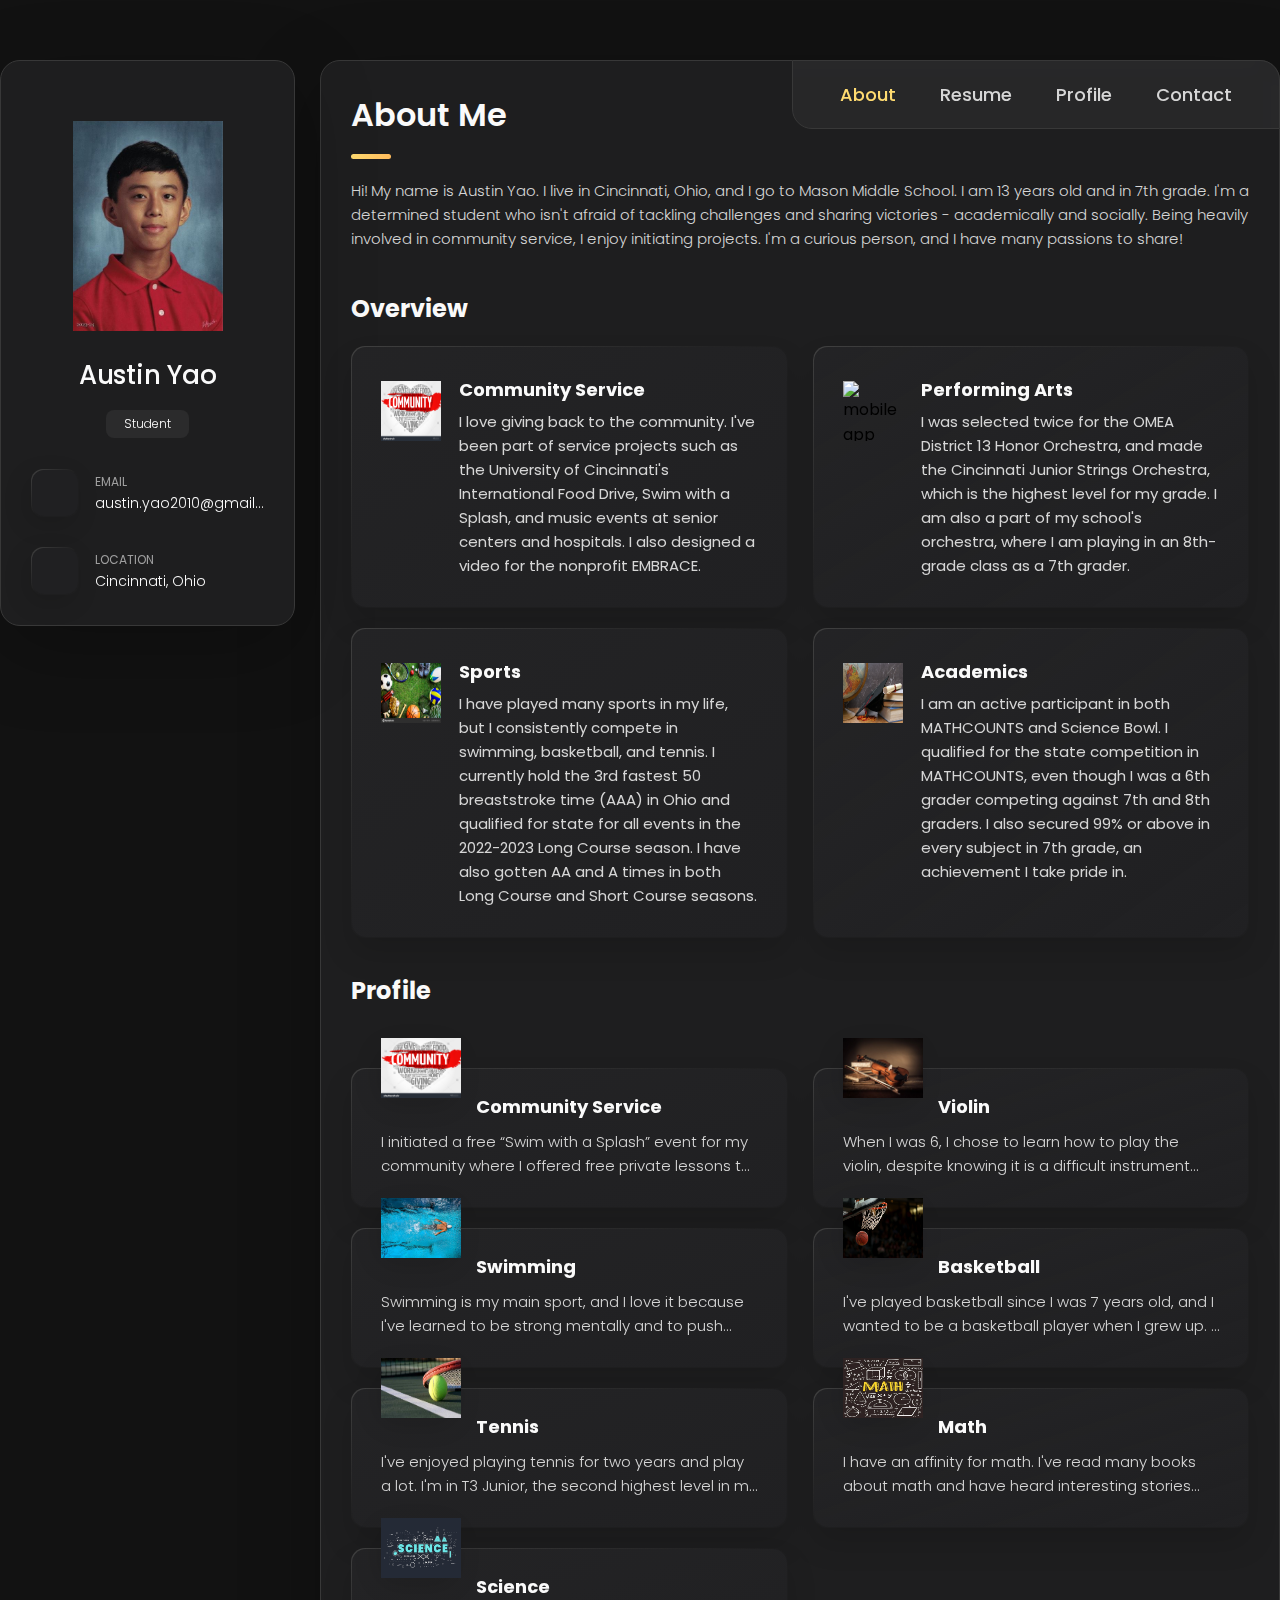
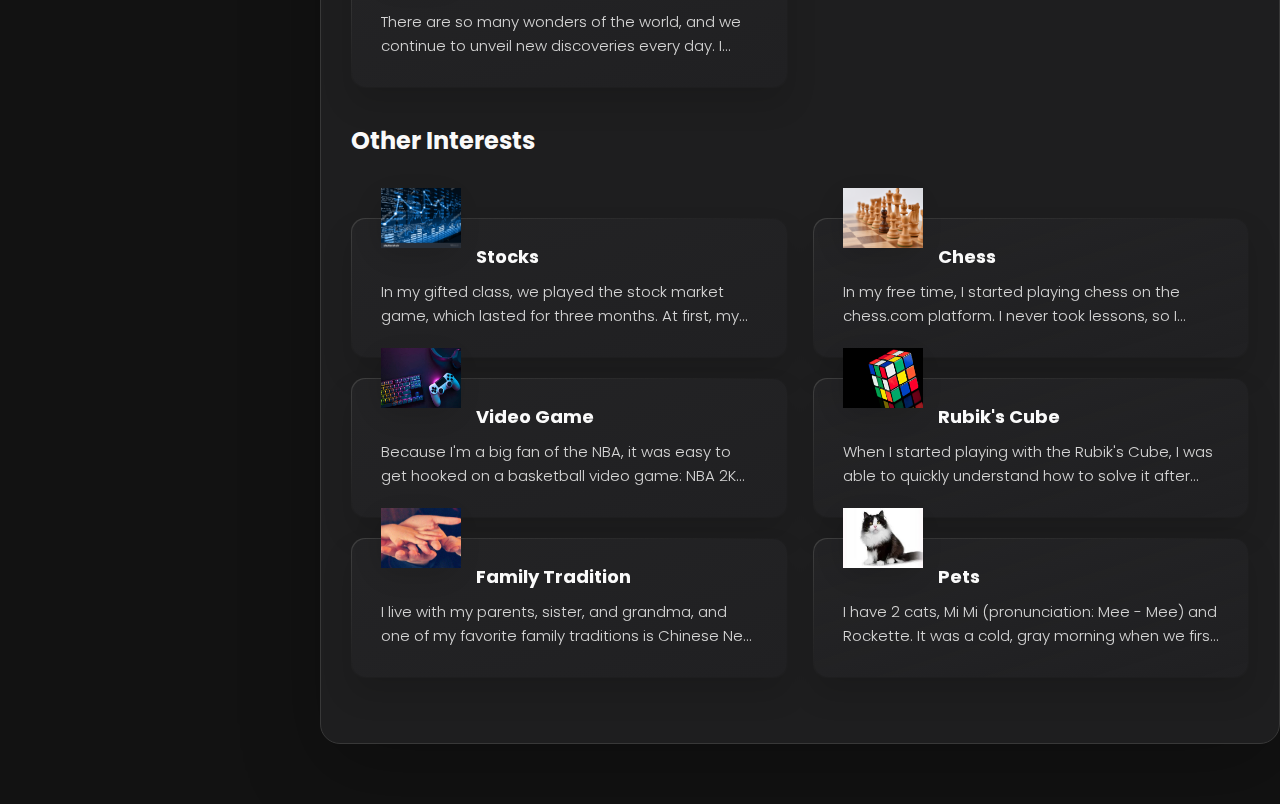
==== commit b78097e2: "Code update" ====
--- a/index.html
+++ b/index.html
@@ -5,7 +5,7 @@
   <meta charset="UTF-8">
   <meta http-equiv="X-UA-Compatible" content="IE=edge">
   <meta name="viewport" content="width=device-width, initial-scale=1.0">
-  <title>vCard - Personal Portfolio</title>
+  <title>Austin Yao - Portfolio Website</title>
 
   <!--
     - favicon
@@ -142,7 +142,7 @@
           </li>
           
           <li class="navbar-item">
-            <button class="navbar-link" data-nav-link>Activities</button>
+            <button class="navbar-link" data-nav-link>Profile</button>
           </li>
           <!--
           <li class="navbar-item">
@@ -198,12 +198,13 @@
 
               <div class="service-content-box">
                 <h4 class="h4 service-item-title">Community Service</h4>
-
+                <a href="#profile" class="internal-link">
                 <p class="service-item-text">
                   I love giving back to the community. I've been part of service projects such as the University of Cincinnati's 
                   International Food Drive, Swim with a Splash, and music events at senior centers and hospitals. I also designed a 
                   video for the nonprofit EMBRACE.
                 </p>
+              </a>
               </div>
 
             </li>
@@ -216,12 +217,13 @@
 
               <div class="service-content-box">
                 <h4 class="h4 service-item-title">Performing Arts</h4>
-
+                <a href="#profile" class="internal-link">
                 <p class="service-item-text">
                   I was selected twice for the OMEA District 13 Honor Orchestra, and made the Cincinnati Junior Strings Orchestra, which 
                   is the highest level for my grade. I am also a part of my school's orchestra, where I am playing in an 8th-grade class 
                   as a 7th grader.
                 </p>
+              </a>
               </div>
 
             </li>
@@ -234,12 +236,13 @@
 
               <div class="service-content-box">
                 <h4 class="h4 service-item-title">Sports</h4>
-
+                <a href="#profile" class="internal-link">
                 <p class="service-item-text">
                   I have played many sports in my life, but I consistently compete in swimming, basketball, and tennis. I currently hold 
                   the 3rd fastest 50 breaststroke time (AAA)  in Ohio and qualified for state for all events in the 2022-2023 Long 
                   Course season. I have also gotten AA and A times in both Long Course and Short Course seasons.
                 </p>
+              </a>
               </div>
 
             </li>
@@ -252,12 +255,13 @@
 
               <div class="service-content-box">
                 <h4 class="h4 service-item-title">Academics</h4>
-
+                <a href="#profile" class="internal-link">
                 <p class="service-item-text">
                   I am an active participant in both MATHCOUNTS and Science Bowl. I qualified for the state competition in MATHCOUNTS, 
                   even though I was a 6th grader competing against 7th and 8th graders. I also secured 99% or above in every subject in 
                   7th grade, an achievement I take pride in.
                 </p>
+              </a>
               </div>
 
             </li>
@@ -272,7 +276,7 @@
 
         <section class="service">
 
-          <h3 class="h3 service-title" style="margin-bottom: 60px;">Activities </h3>
+          <h3 class="h3 service-title" style="margin-bottom: 60px;">Profile </h3>
 
           <ul class="service-list">
           
@@ -413,7 +417,7 @@
                 <div class="testimonials-text" data-testimonials-text>
                   <p>
                     I've played basketball since I was 7 years old, and I wanted to be a basketball player when I grew up. I also enjoy 
-                    watching NBA games. My idol is Stephen Curry, and I admire him for his grit and determination. Despite being 
+                    watching NBA games. My role model is Stephen Curry, and I admire him for his grit and determination. Despite being 
                     undersized and doubted by most scouts, he pushed on, and he is now one of the faces of the NBA. Today, my main 
                     interest has switched to oncology, but Stephen Curry still inspires me to try to be better every day.
                   </p>
@@ -1359,10 +1363,10 @@
         - #Activities
       -->
 
-      <article class="activities" data-page="activities">
+      <article class="activities" data-page="profile">
 
         <header>
-          <h2 class="h2 article-title">Activities</h2>
+          <h2 class="h2 article-title">Profile</h2>
         </header>
 
         <section class="projects">
@@ -1440,7 +1444,7 @@
 
 
                   <video width="320" height="240"  controls>
-                    <source src="./assets/images/Activities/Community Service/Swim With A Splash 082023.mp4" type="video/mp4">
+                    <source src="./assets/images/Activities/Community Service/Swim With A Splash.mp4" type="video/mp4">
                  </video>
                 <h3 class="project-title">Swim With A Splash - Free Private Swimming Lessons</h3>
                 
@@ -1696,7 +1700,7 @@
                   <img class="myImg" src="./assets/images/Activities/Other Interests/image_6487327.JPG" alt="orizon" loading="lazy"  image_list>
                 <!--</figure>-->
 
-                <h3 class="project-title">My Idol</h3>
+                <h3 class="project-title">My Role Model</h3>
                 <p class="project-category">Others</p>
                 <!--
                   <p class="project-category">Web development</p>
--- a/assets/css/style.css
+++ b/assets/css/style.css
@@ -479,7 +479,7 @@
 
 .navbar-link {
   color: var(--light-gray);
-  font-size: var(--fs-8);
+  font-size: var(--fs-4);
   padding: 20px 7px;
   transition: color var(--transition-1);
 }
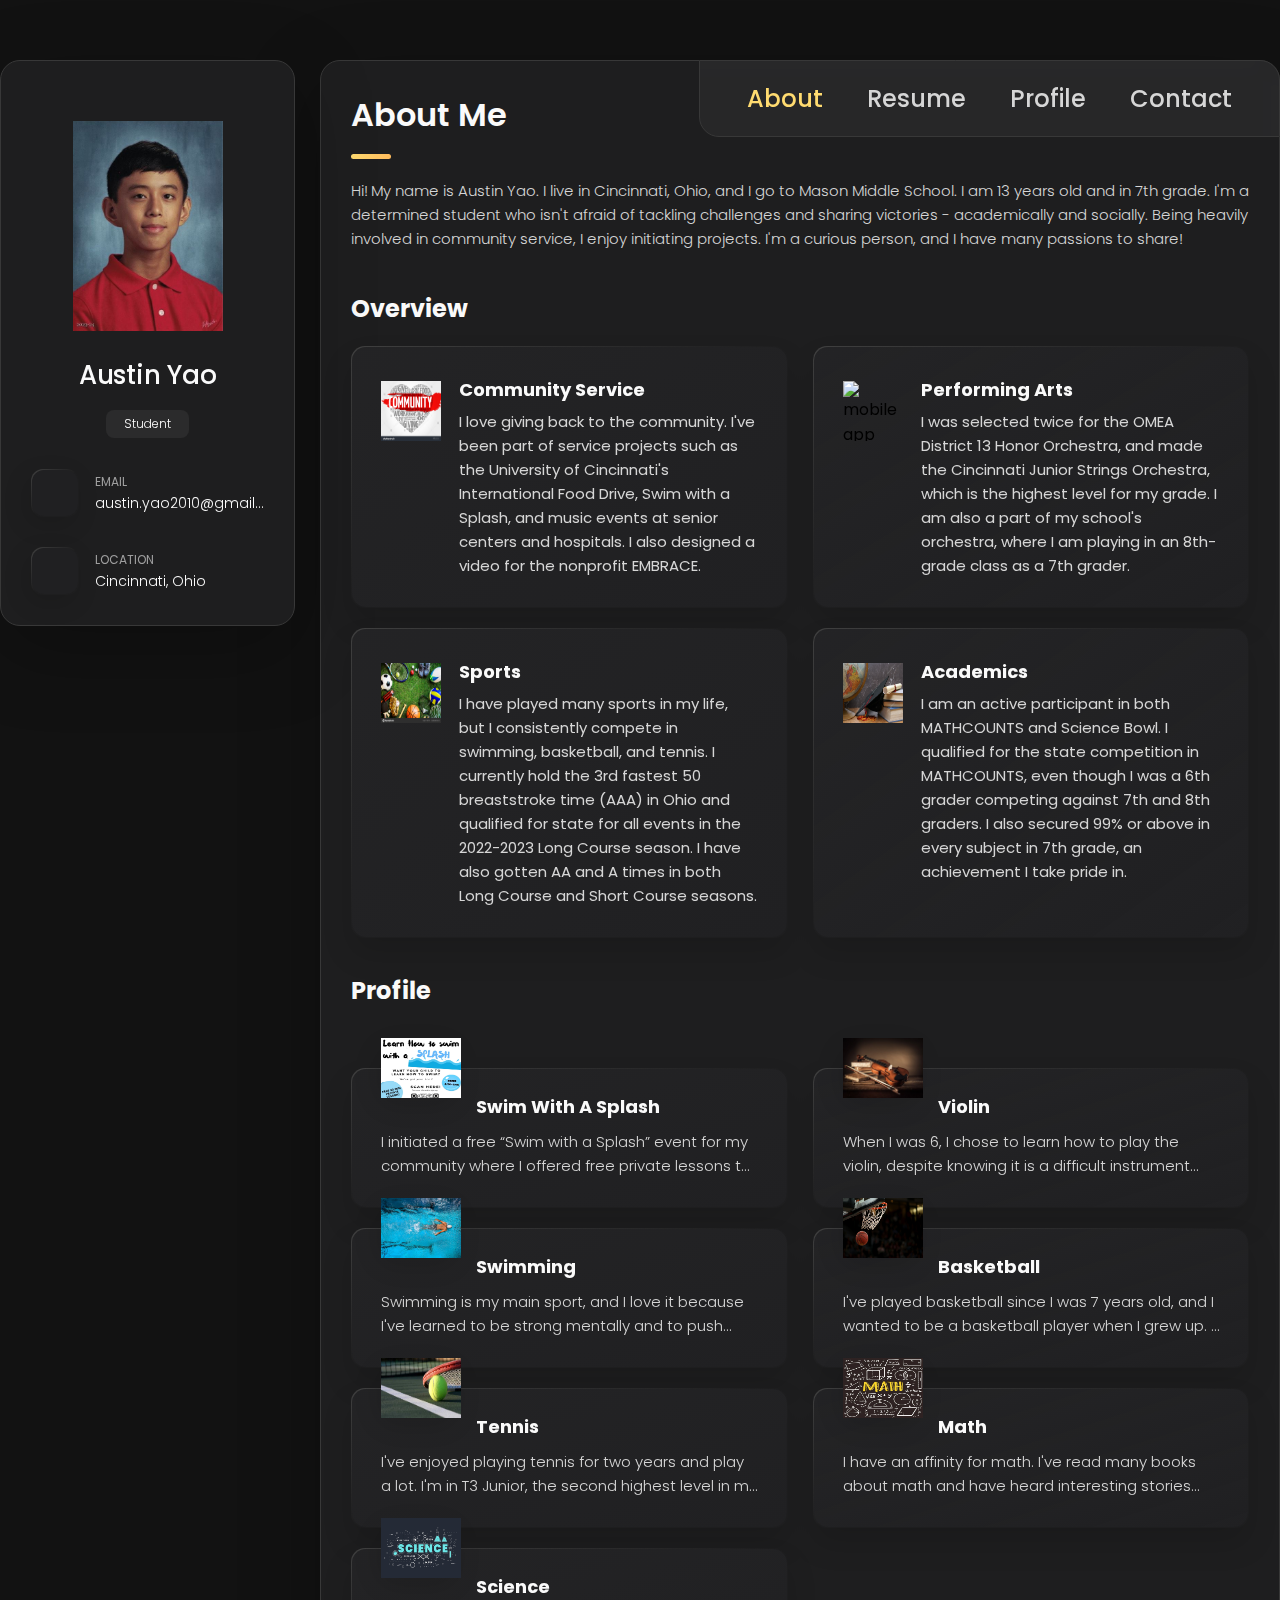
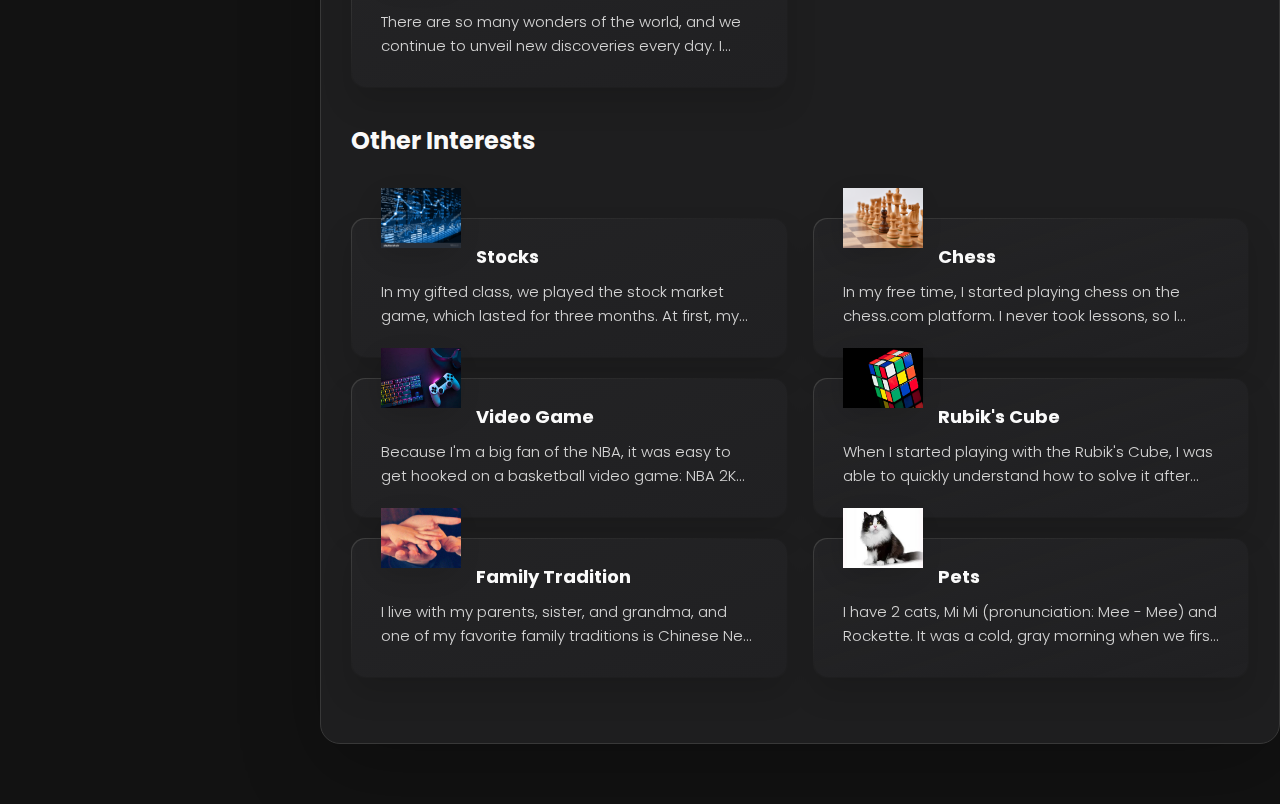
==== commit 4ccf3030: "Code update" ====
--- a/index.html
+++ b/index.html
@@ -191,22 +191,22 @@
 
           <ul class="service-list">
             <li class="service-item">
-
+              
               <div class="service-icon-box">
                 <img src="./assets/images/community_service.jpg" alt="camera icon" width="60" height="60">
               </div>
-
+              <a href="#profile" class="internal-link">
               <div class="service-content-box">
                 <h4 class="h4 service-item-title">Community Service</h4>
-                <a href="#profile" class="internal-link">
+                
                 <p class="service-item-text">
                   I love giving back to the community. I've been part of service projects such as the University of Cincinnati's 
                   International Food Drive, Swim with a Splash, and music events at senior centers and hospitals. I also designed a 
                   video for the nonprofit EMBRACE.
                 </p>
-              </a>
-              </div>
-
+              
+              </div>
+            </a>
             </li>
 
             <li class="service-item">
@@ -214,18 +214,18 @@
               <div class="service-icon-box">
                 <img src="./assets/images/music.jpg" alt="mobile app icon" width="60" height="60">
               </div>
-
+              <a href="#profile" class="internal-link">
               <div class="service-content-box">
                 <h4 class="h4 service-item-title">Performing Arts</h4>
-                <a href="#profile" class="internal-link">
+                
                 <p class="service-item-text">
                   I was selected twice for the OMEA District 13 Honor Orchestra, and made the Cincinnati Junior Strings Orchestra, which 
                   is the highest level for my grade. I am also a part of my school's orchestra, where I am playing in an 8th-grade class 
                   as a 7th grader.
                 </p>
-              </a>
-              </div>
-
+              
+              </div>
+            </a>
             </li>
 
             <li class="service-item">
@@ -233,18 +233,18 @@
               <div class="service-icon-box">
                 <img src="./assets/images/sports.jpg" alt="Web development icon" width="60" height="60">
               </div>
-
+              <a href="#profile" class="internal-link">
               <div class="service-content-box">
                 <h4 class="h4 service-item-title">Sports</h4>
-                <a href="#profile" class="internal-link">
+                
                 <p class="service-item-text">
                   I have played many sports in my life, but I consistently compete in swimming, basketball, and tennis. I currently hold 
                   the 3rd fastest 50 breaststroke time (AAA)  in Ohio and qualified for state for all events in the 2022-2023 Long 
                   Course season. I have also gotten AA and A times in both Long Course and Short Course seasons.
                 </p>
-              </a>
-              </div>
-
+              
+              </div>
+            </a>
             </li>
             
             <li class="service-item">
@@ -252,18 +252,18 @@
               <div class="service-icon-box">
                 <img src="./assets/images/Academics.jpg " alt="design icon" width="60" height="60">
               </div>
-
+              <a href="#profile" class="internal-link">
               <div class="service-content-box">
                 <h4 class="h4 service-item-title">Academics</h4>
-                <a href="#profile" class="internal-link">
+                
                 <p class="service-item-text">
                   I am an active participant in both MATHCOUNTS and Science Bowl. I qualified for the state competition in MATHCOUNTS, 
                   even though I was a 6th grader competing against 7th and 8th graders. I also secured 99% or above in every subject in 
                   7th grade, an achievement I take pride in.
                 </p>
-              </a>
-              </div>
-
+              
+              </div>
+            </a>
             </li>
           </ul>
 
@@ -284,10 +284,10 @@
               <div class="content-card" data-testimonials-item>
           
                 <figure class="testimonials-avatar-box">
-                  <img src="./assets/images/community_service.jpg" alt="Henry william" width="60" height="60" data-testimonials-avatar>
+                  <img src="./assets/images/swim_w_splash.jpg" alt="Henry william" width="60" height="60" data-testimonials-avatar>
                 </figure>
           
-                <h4 class="h4 testimonials-item-title" data-testimonials-title>Community Service</h4>
+                <h4 class="h4 testimonials-item-title" data-testimonials-title>Swim with a Splash</h4>
           
                 <div class="testimonials-text" data-testimonials-text>
                   <p>
--- a/assets/css/style.css
+++ b/assets/css/style.css
@@ -479,7 +479,8 @@
 
 .navbar-link {
   color: var(--light-gray);
-  font-size: var(--fs-4);
+  font-size: var(--fs-2);
+  font-weight: bold;
   padding: 20px 7px;
   transition: color var(--transition-1);
 }
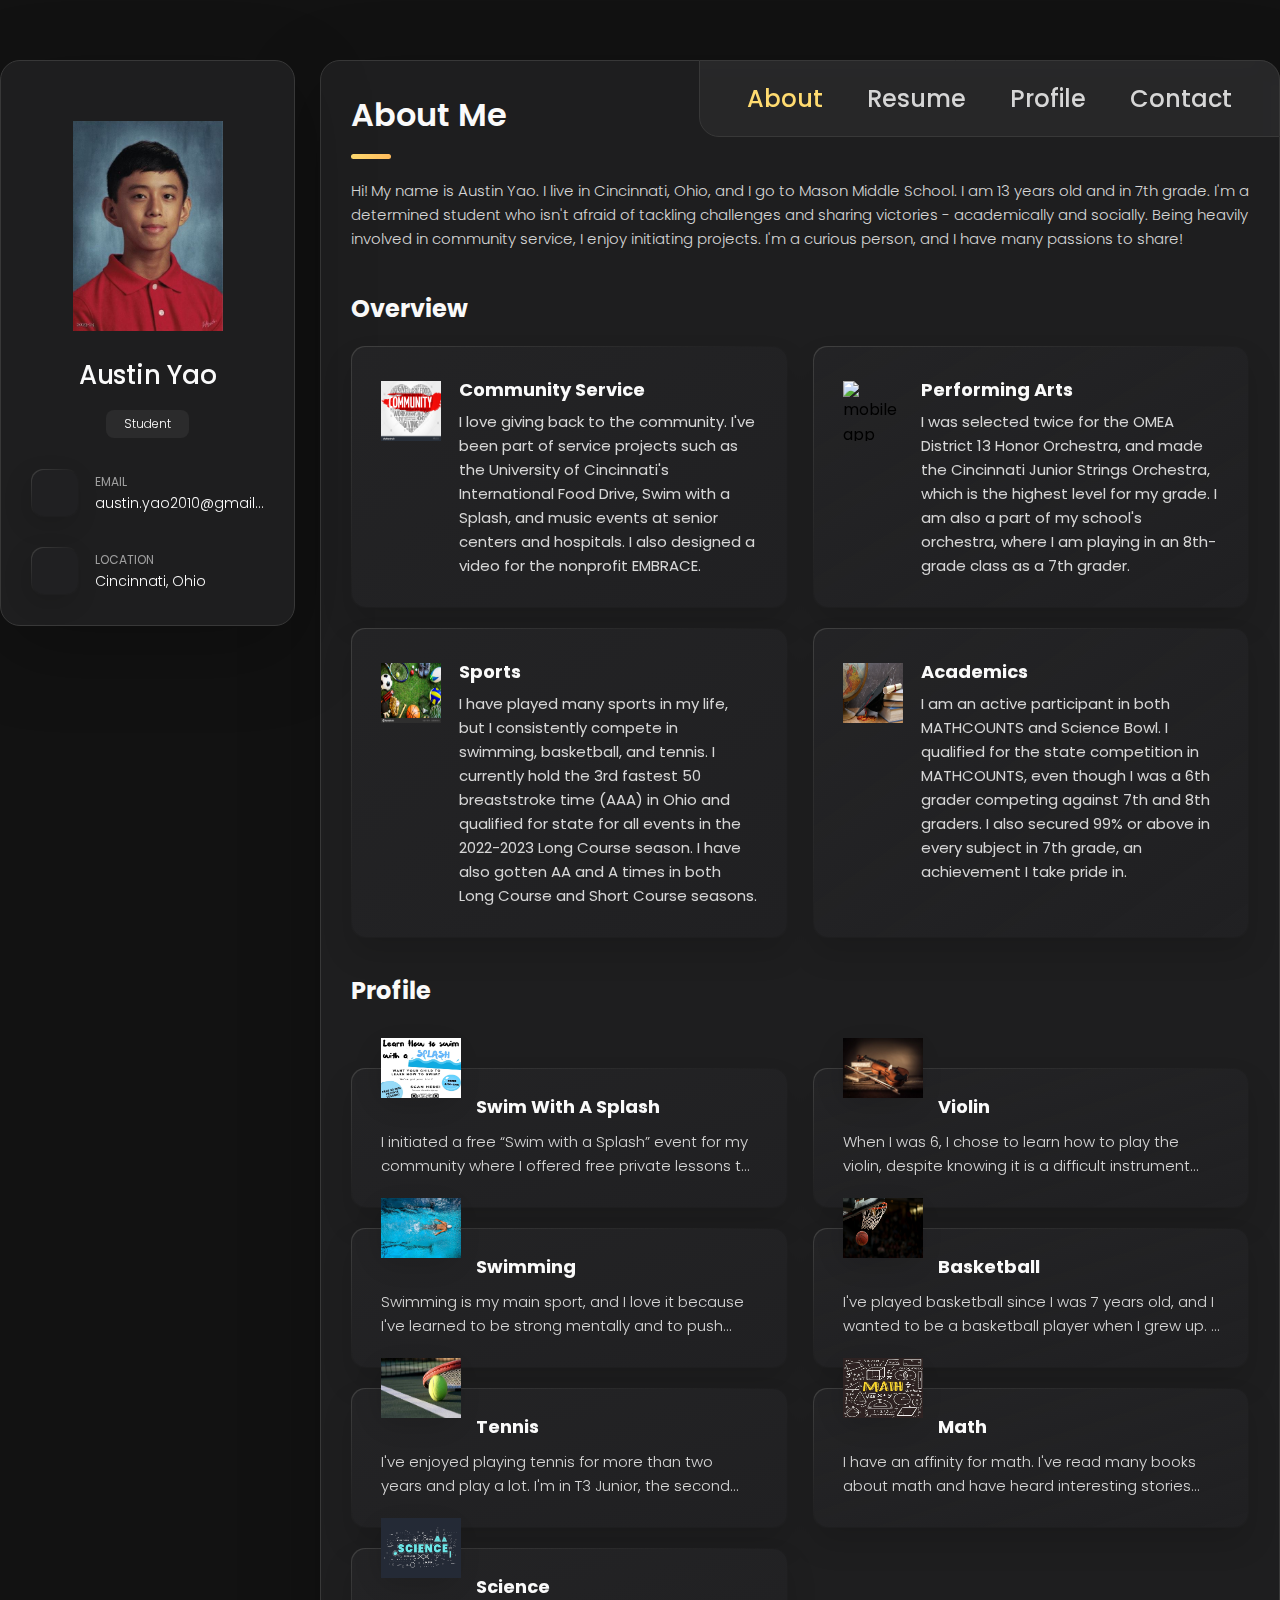
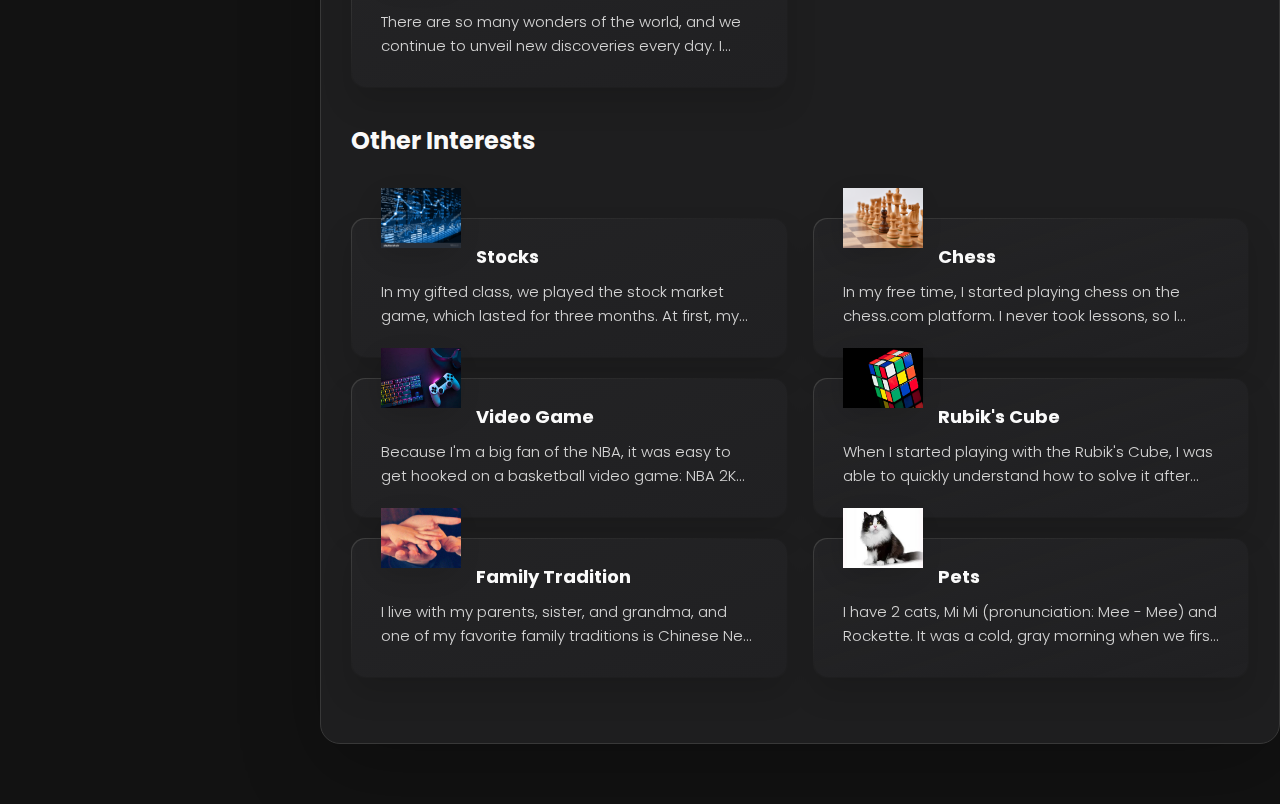
==== commit 351d5b96: "Update code" ====
--- a/index.html
+++ b/index.html
@@ -6,7 +6,10 @@
   <meta http-equiv="X-UA-Compatible" content="IE=edge">
   <meta name="viewport" content="width=device-width, initial-scale=1.0">
   <title>Austin Yao - Portfolio Website</title>
-
+  <style>
+    .page { display: none; }
+    .active { display: block; }
+  </style>
   <!--
     - favicon
   -->
@@ -134,15 +137,15 @@
         <ul class="navbar-list">
 
           <li class="navbar-item">
-            <button class="navbar-link  active" data-nav-link>About</button>
+            <button class="navbar-link  active" data-nav-link onclick="changeDataPage('about'); return false;">About</button>
           </li>
 
           <li class="navbar-item">
-            <button class="navbar-link" data-nav-link>Resume</button>
+            <button class="navbar-link" data-nav-link onclick="changeDataPage('resume'); return false;">Resume</button>
           </li>
           
           <li class="navbar-item">
-            <button class="navbar-link" data-nav-link>Profile</button>
+            <button class="navbar-link" data-nav-link onclick="changeDataPage('profile'); return false;">Profile</button>
           </li>
           <!--
           <li class="navbar-item">
@@ -150,7 +153,7 @@
           </li>
           -->
           <li class="navbar-item">
-            <button class="navbar-link" data-nav-link>Contact</button>
+            <button class="navbar-link" data-nav-link onclick="changeDataPage('contact'); return false;">Contact</button>
           </li>
 
         </ul>
@@ -195,7 +198,7 @@
               <div class="service-icon-box">
                 <img src="./assets/images/community_service.jpg" alt="camera icon" width="60" height="60">
               </div>
-              <a href="#profile" class="internal-link">
+              <a href="#profile" class="internal-link" onclick="changeDataPage('about'); return false;">
               <div class="service-content-box">
                 <h4 class="h4 service-item-title">Community Service</h4>
                 
@@ -214,7 +217,7 @@
               <div class="service-icon-box">
                 <img src="./assets/images/music.jpg" alt="mobile app icon" width="60" height="60">
               </div>
-              <a href="#profile" class="internal-link">
+              <a href="#profile" class="internal-link" onclick="changeDataPage('about'); return false;">
               <div class="service-content-box">
                 <h4 class="h4 service-item-title">Performing Arts</h4>
                 
@@ -233,7 +236,7 @@
               <div class="service-icon-box">
                 <img src="./assets/images/sports.jpg" alt="Web development icon" width="60" height="60">
               </div>
-              <a href="#profile" class="internal-link">
+              <a href="#profile" class="internal-link" onclick="changeDataPage('about'); return false;">
               <div class="service-content-box">
                 <h4 class="h4 service-item-title">Sports</h4>
                 
@@ -252,7 +255,7 @@
               <div class="service-icon-box">
                 <img src="./assets/images/Academics.jpg " alt="design icon" width="60" height="60">
               </div>
-              <a href="#profile" class="internal-link">
+              <a href="#profile" class="internal-link" onclick="changeDataPage('about'); return false;">
               <div class="service-content-box">
                 <h4 class="h4 service-item-title">Academics</h4>
                 
@@ -437,7 +440,7 @@
 
                 <div class="testimonials-text" data-testimonials-text>
                   <p>
-                    I've enjoyed playing tennis for two years and play a lot. I'm in T3 Junior, the second highest level in my tennis 
+                    I've enjoyed playing tennis for more than two years and play a lot. I'm in T3 Junior, the second highest level in my tennis 
                     league, Harper's Point. I'm proud that I've been able to achieve this level of tennis in such a short amount of time. 
                     Despite being busy with other extracurriculars, I continue playing tennis because I enjoy the strategy involved in the 
                     sport, and I can share the game with friends.
@@ -882,63 +885,61 @@
               <ion-icon name="book-outline"></ion-icon>
             </div>
 
-            <h3 class="h3">ACADEMIC CLUBS</h3>
+            <h3 class="h3">COMMUNITY SERVICE</h3>
           </div>
 
           <ol class="timeline-list">
 
-            <li class="timeline-item">
-
-              <h4 class="h4 timeline-item-title">MATHCOUNTS club</h4>
-
-                <span>2022 - 2024 school years; Mason, OH</span>
-              
+            <li class="timeline-item" style="color: white;">
+               
+                Initiated and organized "Learn How to Swim with a Splash," which provided free private swimming lessons to 11 individuals aged 3-40 (Mason, OH, August 2023)
+              
+            </li>
+            <li class="timeline-item" style="color: white;">
+              
+                Spearheaded the Cincinnati AACO Youth Member (Asian-American Coalition of Ohio Youth Chapter) International Food 
+                    Drive for the University of Cincinnati's Bearcats Pantry; Successfully gathered monetary donations and Asian 
+                    vegetarian food for families of graduate students from India, Nepal, and Vietnam (Mason, OH, December 2022)
+              
+            </li>
+            <li class="timeline-item" style="color: white;">
+              
+                Performed in a series of music events at senior centers and hospitals (Mason, OH, November 2022 and December 2023)
+              
+            </li>
+            <li class="timeline-item" style="color: white;">
+                   
+                  Designed a video for the nonprofit EMBRACE, a 501(c)(3), to teach Asian immigrants English and how to adapt to their 
+                    lives in the U.S. (Mason, OH, September 2022)
+               
+              <!-- 
+              <h4 class="h4 timeline-item-title"></h4>
+
               <p class="timeline-text">
                 <ul class="resume-list">
-                  <li class="resume-subList">
-                    Selected for the Mason Middle School MATHCOUNTS team
-                    <div >
-                      - Currently holding a top 2 ranking, from a pool of over 100 candidates in the 7th & 8th grades
-                    </div>
-                  </li>
-                  <li class="resume-subList">
-                    Selected for the Mason Intermediate School MATHCOUNTS team (6th grade)
-                    <div >
-                      - Qualified for the Ohio State MATHCOUNTS competition as a top contender from the chapter level; Competed against 7th and 8th-grade students
-                    </div> 
-                    <li class="resume-subList">
-                      St. Margaret of York team competition (SMOY): 1st place
-                    </li>
-                    <li class="resume-subList">
-                      The Ohio Math League (OML): 3rd place in the state (against 19 other schools)
-                    </li>
-                    <li class="resume-subList">
-                      The American Math Competition (AMC8): 3rd place school winner
-                    </li>
-                    <li class="resume-subList">
-                      The U.C. Math Bowl: 3rd place school winner
-                    </li>
-                  </li>
-                  <li class="resume-subList">
-                    Placed in the Double Honors Math track, studying mathematics two grades above the standard level in 6th & 7th grades
-                  </li>
+                  <span>  </span>
+                  <li class="resume-subList">
+                    Initiated and organized "Learn How to Swim with a Splash," which provided free private swimming lessons to 11 individuals aged 3-40 (Mason, OH, August 2023)
+                  </li>
+                  <span></span>
+                  <li class="resume-subList">
+                    Spearheaded the Cincinnati AACO Youth Member (Asian-American Coalition of Ohio Youth Chapter) International Food 
+                    Drive for the University of Cincinnati's Bearcats Pantry; Successfully gathered monetary donations and Asian 
+                    vegetarian food for families of graduate students from India, Nepal, and Vietnam (Mason, OH, December 2022)
+                  </li>
+                  <span>  </span>
+                  <li class="resume-subList">
+                    Performed in a series of music events at senior centers and hospitals (Mason, OH, November 2022 and December 2023)
+                  </li>
+                  <span>  </span>
+                  <li class="resume-subList">
+                    Designed a video for the nonprofit EMBRACE, a 501(c)(3), to teach Asian immigrants English and how to adapt to their 
+                    lives in the U.S. (Mason, OH, September 2022)
+                  </li>
+                  
                 </ul>
               </p>
-
-            </li>
-
-            <li class="timeline-item">
-
-              <h4 class="h4 timeline-item-title"> National Science Bowl Club</h4>
-              
-                <span>2023 - 2024 school year; Mason, OH</span>
-              <p class="timeline-text">
-                <ul class="resume-list">
-                <li class="resume-subList">
-                  Selected for the Mason Middle School National Science Bowl team through a competitive tryout process
-                </li>
-              </ul>
-              </p>
+            -->
             </li>
 
           </ol>
@@ -1132,6 +1133,7 @@
 
         </section>
 
+        
         <section class="timeline">
 
           <div class="title-wrapper">
@@ -1139,67 +1141,68 @@
               <ion-icon name="book-outline"></ion-icon>
             </div>
 
-            <h3 class="h3">COMMUNITY SERVICE</h3>
+            <h3 class="h3">ACADEMIC CLUBS</h3>
           </div>
 
           <ol class="timeline-list">
 
-            <li class="timeline-item" style="color: white;">
-               
-                Initiated and organized "Learn How to Swim with a Splash," which provided free private swimming lessons to 11 individuals aged 3-40 (Mason, OH, August 2023)
-              
-            </li>
-            <li class="timeline-item" style="color: white;">
-              
-                Spearheaded the Cincinnati AACO Youth Member (Asian-American Coalition of Ohio Youth Chapter) International Food 
-                    Drive for the University of Cincinnati's Bearcats Pantry; Successfully gathered monetary donations and Asian 
-                    vegetarian food for families of graduate students from India, Nepal, and Vietnam (Mason, OH, December 2022)
-              
-            </li>
-            <li class="timeline-item" style="color: white;">
-              
-                Performed in a series of music events at senior centers and hospitals (Mason, OH, November 2022 and December 2023)
-              
-            </li>
-            <li class="timeline-item" style="color: white;">
-                   
-                  Designed a video for the nonprofit EMBRACE, a 501(c)(3), to teach Asian immigrants English and how to adapt to their 
-                    lives in the U.S. (Mason, OH, September 2022)
-               
-              <!-- 
-              <h4 class="h4 timeline-item-title"></h4>
-
+            <li class="timeline-item">
+
+              <h4 class="h4 timeline-item-title">MATHCOUNTS club</h4>
+
+                <span>2022 - 2024 school years; Mason, OH</span>
+              
               <p class="timeline-text">
                 <ul class="resume-list">
-                  <span>  </span>
-                  <li class="resume-subList">
-                    Initiated and organized "Learn How to Swim with a Splash," which provided free private swimming lessons to 11 individuals aged 3-40 (Mason, OH, August 2023)
-                  </li>
-                  <span></span>
-                  <li class="resume-subList">
-                    Spearheaded the Cincinnati AACO Youth Member (Asian-American Coalition of Ohio Youth Chapter) International Food 
-                    Drive for the University of Cincinnati's Bearcats Pantry; Successfully gathered monetary donations and Asian 
-                    vegetarian food for families of graduate students from India, Nepal, and Vietnam (Mason, OH, December 2022)
-                  </li>
-                  <span>  </span>
-                  <li class="resume-subList">
-                    Performed in a series of music events at senior centers and hospitals (Mason, OH, November 2022 and December 2023)
-                  </li>
-                  <span>  </span>
-                  <li class="resume-subList">
-                    Designed a video for the nonprofit EMBRACE, a 501(c)(3), to teach Asian immigrants English and how to adapt to their 
-                    lives in the U.S. (Mason, OH, September 2022)
-                  </li>
-                  
+                  <li class="resume-subList">
+                    Selected for the Mason Middle School MATHCOUNTS team
+                    <div >
+                      - Currently holding a top 2 ranking, from a pool of over 100 candidates in the 7th & 8th grades
+                    </div>
+                  </li>
+                  <li class="resume-subList">
+                    Selected for the Mason Intermediate School MATHCOUNTS team (6th grade)
+                    <div >
+                      - Qualified for the Ohio State MATHCOUNTS competition as a top contender from the chapter level; Competed against 7th and 8th-grade students
+                    </div> 
+                    <li class="resume-subList">
+                      St. Margaret of York team competition (SMOY): 1st place
+                    </li>
+                    <li class="resume-subList">
+                      The Ohio Math League (OML): 3rd place in the state (against 19 other schools)
+                    </li>
+                    <li class="resume-subList">
+                      The American Math Competition (AMC8): 3rd place school winner
+                    </li>
+                    <li class="resume-subList">
+                      The U.C. Math Bowl: 3rd place school winner
+                    </li>
+                  </li>
+                  <li class="resume-subList">
+                    Placed in the Double Honors Math track, studying mathematics two grades above the standard level in 6th & 7th grades
+                  </li>
                 </ul>
               </p>
-            -->
+
+            </li>
+
+            <li class="timeline-item">
+
+              <h4 class="h4 timeline-item-title"> National Science Bowl Club</h4>
+              
+                <span>2023 - 2024 school year; Mason, OH</span>
+              <p class="timeline-text">
+                <ul class="resume-list">
+                <li class="resume-subList">
+                  Selected for the Mason Middle School National Science Bowl team through a competitive tryout process
+                </li>
+              </ul>
+              </p>
             </li>
 
           </ol>
 
         </section>
-
         <section class="timeline">
 
           <div class="title-wrapper">
